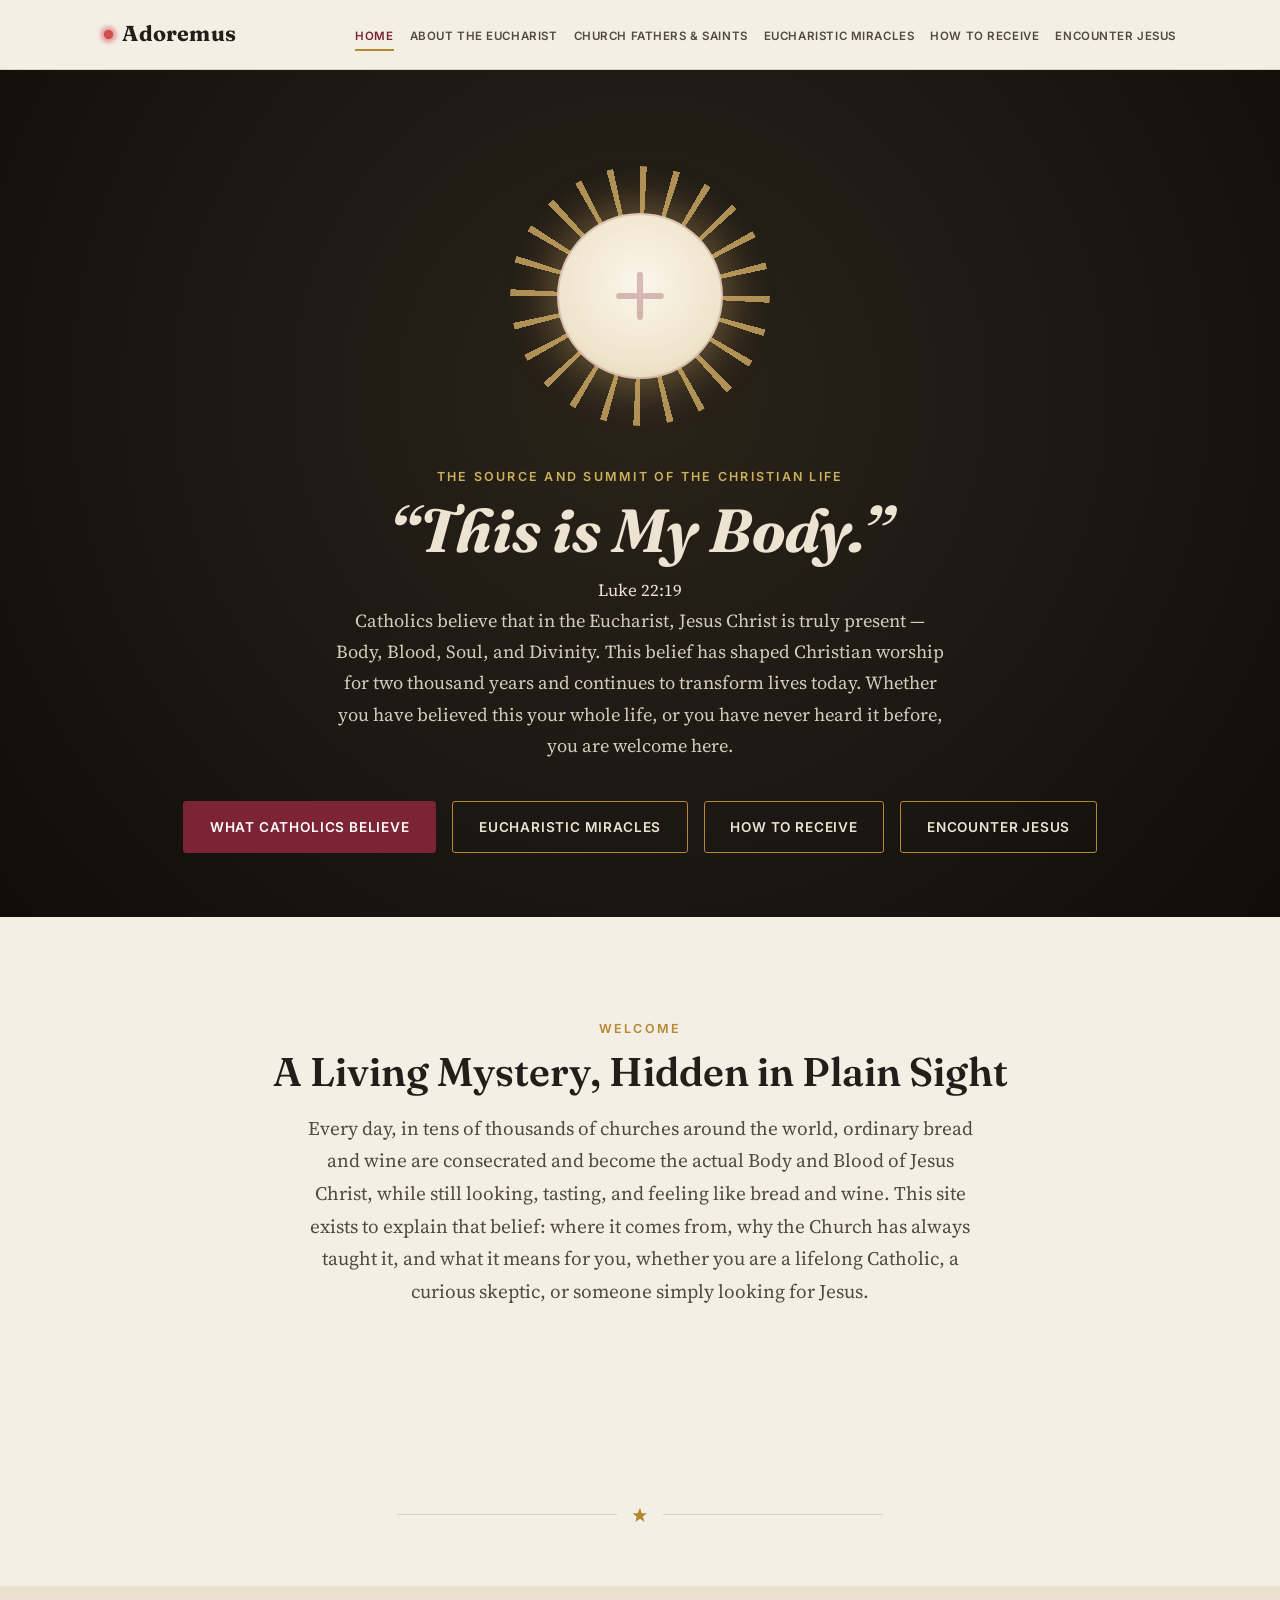
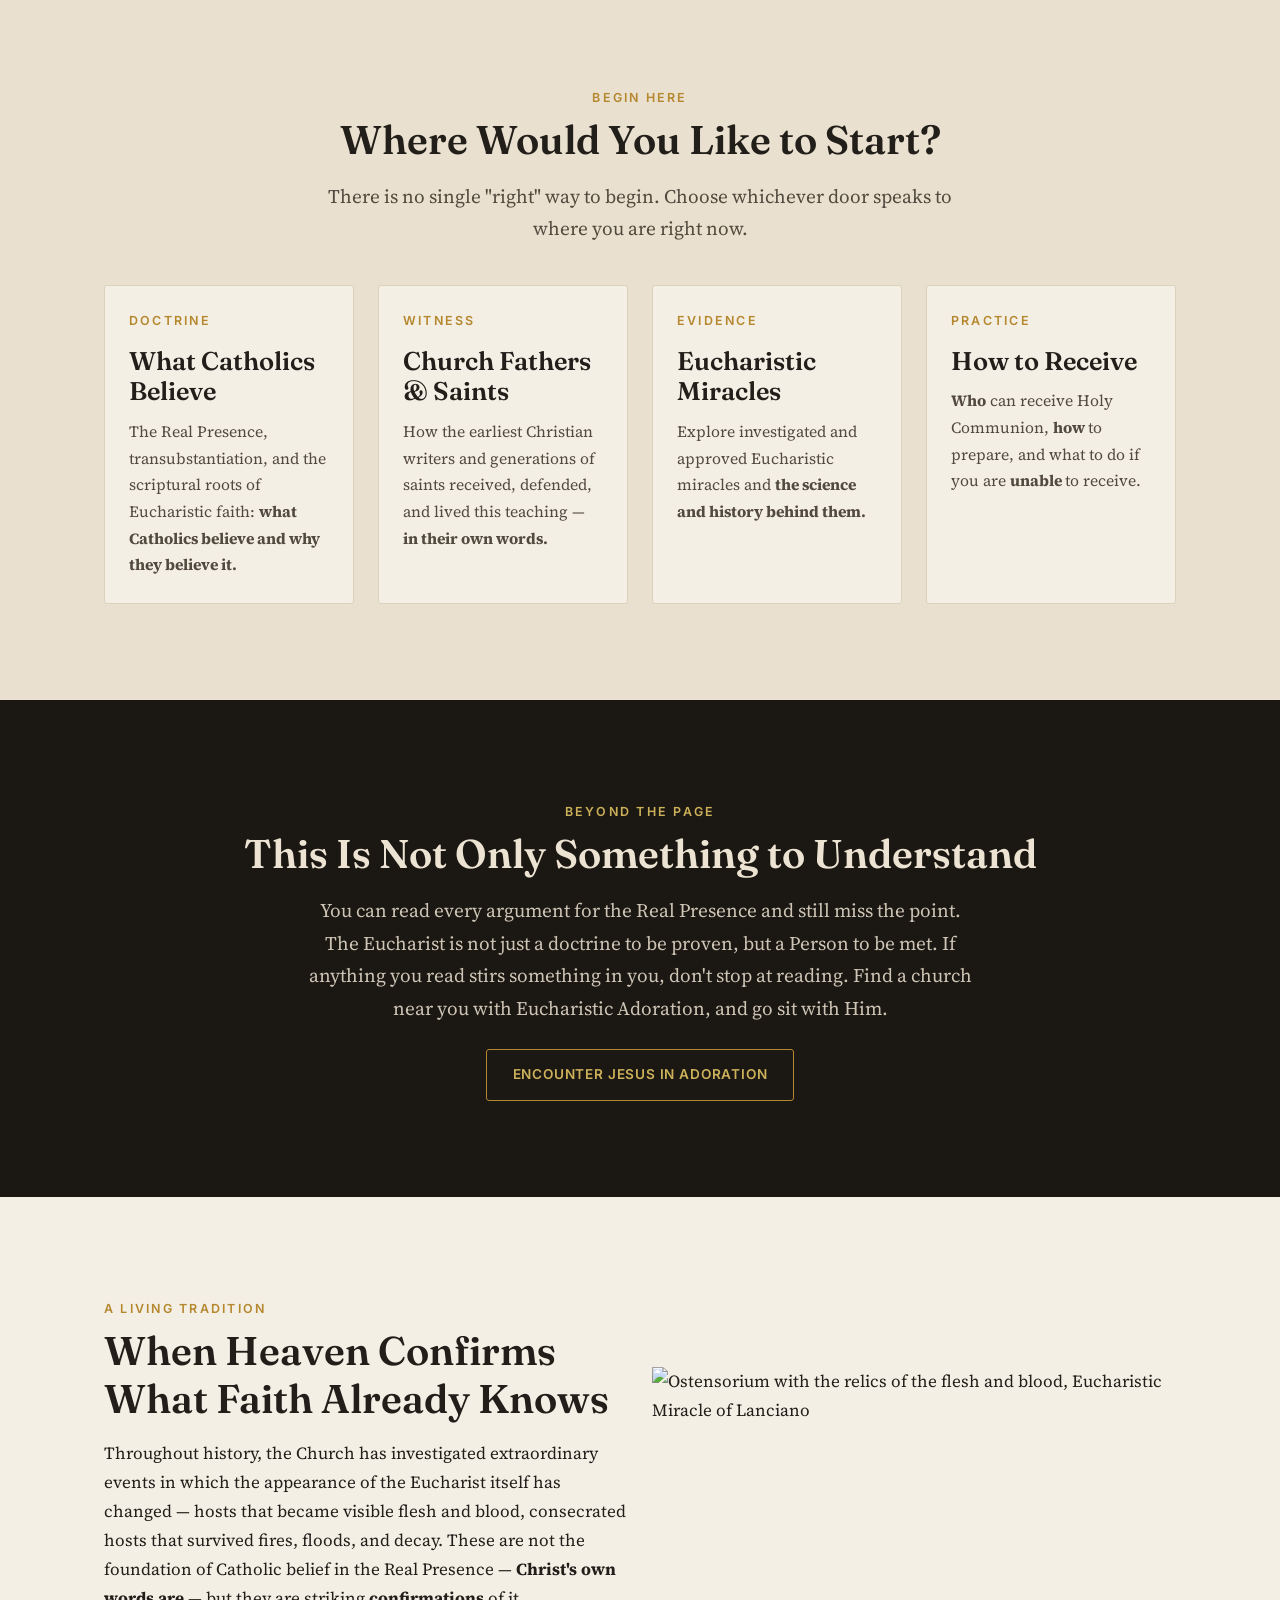
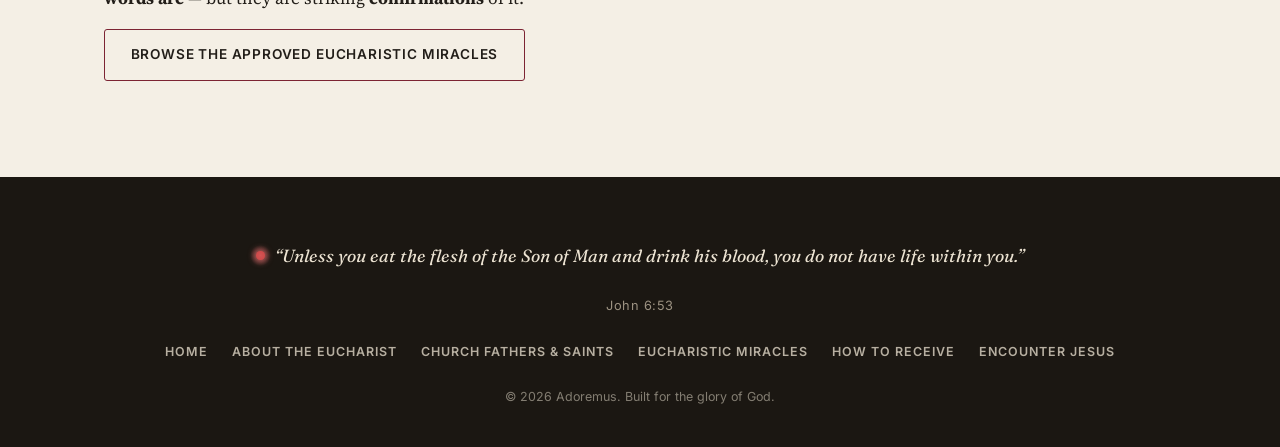
==== index.html @ 6c1ada7e "Update index.html" ====
<!DOCTYPE html>
<html lang="en">
<head>
  <meta charset="UTF-8">
  <meta name="viewport" content="width=device-width, initial-scale=1.0">
  <title>Adoremus — The Real Presence of Christ in the Eucharist</title>
  <meta name="description" content="An invitation to know, understand, and encounter Jesus Christ truly present in the Eucharist — His teaching, the witness of the Church, and the Eucharistic miracles that confirm it.">
  <link rel="preconnect" href="https://fonts.googleapis.com">
  <link rel="preconnect" href="https://fonts.gstatic.com" crossorigin>
  <link href="https://fonts.googleapis.com/css2?family=Fraunces:ital,opsz,wght@0,9..144,400;0,9..144,600;0,9..144,700;1,9..144,500&family=Source+Serif+4:ital,wght@0,400;0,600;1,400&family=Inter:wght@400;500;600;700&display=swap" rel="stylesheet">
  <link rel="stylesheet" href="css/style.css">
</head>
<body>
  <div id="site-header"></div>
  <main>
    <!-- ============================= HERO ============================= -->
   <section class="hero">
  <div class="container hero-inner">
<div class="host-visual" aria-hidden="true">
  <div class="host-cross">
    <svg viewBox="0 0 100 100" fill="none" stroke="#7C2433" stroke-width="6" stroke-linecap="round">
      <line x1="50" y1="30" x2="50" y2="70"/>
      <line x1="30" y1="50" x2="70" y2="50"/>
    </svg>
  </div>
</div>
    <span class="eyebrow eyebrow--on-dark">The Source and Summit of the Christian Life</span>
        <h1>&ldquo;This is My Body.&rdquo;</h1>
        Luke 22:19
        <p>
          Catholics believe that in the Eucharist, Jesus Christ is truly present &mdash;
          Body, Blood, Soul, and Divinity. This belief has shaped Christian worship for
          two thousand years and continues to transform lives today. Whether you have
          believed this your whole life, or you have never heard it before, you are
          welcome here.
        </p>
        <div class="hero-actions">
          <a class="button button--solid" href="about-eucharist.html">What Catholics Believe</a>
          <a class="button" href="eucharistic-miracles.html">Eucharistic Miracles</a>
          <a class="button" href="how-to-receive.html">How to Receive</a>
          <a class="button" href="encounter-jesus.html">Encounter Jesus</a>
        </div>
      </div>
    </section>
    <!-- ============================= WELCOME ============================= -->
    <section class="section">
      <div class="container">
        <div class="section-header">
          <span class="eyebrow">Welcome</span>
          <h2>A Living Mystery, Hidden in Plain Sight</h2>
          <p class="lede" style="margin: 0 auto;">
            Every day, in tens of thousands of churches around the world, ordinary
            bread and wine are consecrated and become the actual Body and Blood of Jesus Christ, while still looking, tasting,
            and feeling like bread and wine. This site exists to explain that belief: where it comes from, why the Church has always taught it, and
            what it means for you, whether you are a lifelong
            Catholic, a curious skeptic, or someone simply looking for Jesus.
          </p>
        </div>
      </div>
    </section>
    <div class="container">
      <div class="divider" role="presentation">
        <svg viewBox="0 0 24 24" fill="currentColor"><path d="M12 0l3 9h9l-7.2 5.5L19.8 24 12 18.5 4.2 24l2-9.5L-1 9h9z"/></svg>
      </div>
    </div>
    <!-- ============================= THREE DOORS ============================= -->
    <section class="section section--alt">
      <div class="container">
        <div class="section-header">
          <span class="eyebrow">Begin Here</span>
          <h2>Where Would You Like to Start?</h2>
          <p class="lede" style="margin: 0 auto;">
            There is no single "right" way to begin. Choose whichever door
            speaks to where you are right now.
          </p>
        </div>
        <div class="grid grid--4">
          <a class="card" href="about-eucharist.html">
            <span class="eyebrow">Doctrine</span>
            <h3>What Catholics Believe</h3>
            <p>
              The Real Presence, transubstantiation, and the scriptural roots of Eucharistic faith: <b>what Catholics believe and why they believe it.</b>
            
            </p>
          </a>
          <a class="card" href="church-fathers-saints.html">
            <span class="eyebrow">Witness</span>
            <h3>Church Fathers &amp; Saints</h3>
            <p>
              How the earliest Christian writers and generations of saints
              received, defended, and lived this teaching &mdash; <strong>in their
              own words.</strong>
            </p>
          </a>
          <a class="card" href="eucharistic-miracles.html">
            <span class="eyebrow">Evidence</span>
            <h3>Eucharistic Miracles</h3>
            <p>
              Explore investigated and approved Eucharistic miracles 
              and <b>the science and history behind them.</b>
            </p>
          </a>
          <a class="card" href="how-to-receive.html">
            <span class="eyebrow">Practice</span>
            <h3>How to Receive</h3>
            <p>
              <b>Who</b> can receive Holy Communion, <b>how </b>to prepare, and what to do
              if you are <b>unable </b>to receive.
            </p>
          </a>
        </div>
      </div>
    </section>
    <!-- ============================= ENCOUNTER JESUS ============================= -->
    <section class="section section--night">
      <div class="container text-center">
        <span class="eyebrow eyebrow--on-dark">Beyond the Page</span>
        <h2>This Is Not Only Something to Understand</h2>
        <p class="lede" style="margin: 0 auto var(--space-3);">
          You can read every argument for the Real Presence and still miss
          the point. The Eucharist is not just a doctrine to be proven, but
          a Person to be met. If anything you read stirs something in
          you, don't stop at reading. Find a church near you with
          Eucharistic Adoration, and go sit with Him.
        </p>
        <a class="button" href="encounter-jesus.html">Encounter Jesus in Adoration</a>
      </div>
    </section>
    <!-- ============================= MIRACLES TEASER ============================= -->
    <section class="section">
  <div class="container">
    <div class="grid grid--2" style="align-items: center;">
      <!-- Text column -->
      <div>
        <span class="eyebrow">A Living Tradition</span>
        <h2>When Heaven Confirms What Faith Already Knows</h2>
        <p>
          Throughout history, the Church has investigated extraordinary
          events in which the appearance of the Eucharist itself has
          changed &mdash; hosts that became visible flesh and blood,
          consecrated hosts that survived fires, floods, and decay.
          These are not the foundation of Catholic belief in the Real
          Presence &mdash; <b>Christ's own words are</b> &mdash; but they are
          striking <b>confirmations</b> of it.
        </p>
        <a class="button" href="eucharistic-miracles.html">
          Browse the approved Eucharistic miracles
        </a>
      </div>
<!-- Image column -->
<div class="miracle-image-offset">
  <img
    src="https://cdn.phototourl.com/free/2026-06-18-59bbb3b7-43a2-4b9d-8c93-cecfb9e1b96c.jpg"
    alt="Ostensorium with the relics of the flesh and blood, Eucharistic Miracle of Lanciano"
    class="media-placeholder--tall"
    loading="lazy"
  >
</div>

    </div>
  </div>
</section>
  </main>
  <div id="site-footer"></div>
  <script src="js/nav.js"></script>
  <script src="js/main.js"></script>
</body>
</html>
---- css/style.css ----
/* ==========================================================================
   ADOREMUS — Core Stylesheet
   A site on the Real Presence of Christ in the Eucharist
   ==========================================================================
   Palette is drawn from the liturgical life of the Eucharist itself:
   parchment & ink (the missal page), antique gold (the monstrance, the
   tabernacle), cardinal red (the sanctuary lamp, vestments for the Blessed
   Sacrament), and "night" (the dim hush of an adoration chapel).
   ========================================================================== */
/* --------------------------------------------------------------------
   1. DESIGN TOKENS
   -------------------------------------------------------------------- */
:root {
  /* Colors */
  --color-ink: 
#221E19;          /* primary text */
  --color-ink-soft: 
#534A3F;      /* secondary text */
  --color-parchment: 
#F4EFE5;     /* page background */
  --color-parchment-deep: 
#E9E0CF;/* alternating section / card background */
  --color-parchment-line: 
#DCD2BC;/* hairlines on parchment */
  --color-gold: 
#B5872E;          /* primary accent */
  --color-gold-bright: 
#ccb15a;   /* glow / highlight */
  --color-cardinal: 
#7C2433;      /* secondary accent */
  --color-stone: 
#9C9282;         /* muted text, borders */
  --color-night: 
#1B1712;         /* dark section background */
  --color-night-deep: 
#100D0A;    /* deepest background */
  --color-night-text: 
#ECE3D2;    /* text on dark */
  --color-red-bright: 
#c93a3a;   /* glow / highlight */
  /* Typography */
  --font-display: 'Fraunces', 'Iowan Old Style', Georgia, serif;
  --font-body: 'Source Serif 4', Georgia, 'Times New Roman', serif;
  --font-ui: 'Inter', -apple-system, 'Segoe UI', sans-serif;
  /* Layout */
  --container: 1120px;
  --container-narrow: 760px;
  --radius: 3px;
  --space-1: 0.5rem;
  --space-2: 1rem;
  --space-3: 1.5rem;
  --space-4: 2.5rem;
  --space-5: 4rem;
  --space-6: 6rem;
  /* Motion */
  --ease: cubic-bezier(0.4, 0, 0.2, 1);
}
/* --------------------------------------------------------------------
   2. RESET & BASE
   -------------------------------------------------------------------- */
*,
*::before,
*::after {
  box-sizing: border-box;
}
html {
  scroll-behavior: smooth;
  scroll-padding-top: 90px;
}
body {
  margin: 0;
  font-family: var(--font-body);
  font-size: 1.0625rem;
  line-height: 1.7;
  color: var(--color-ink);
  background-color: var(--color-parchment);
  -webkit-font-smoothing: antialiased;
}
img {
  max-width: 100%;
  display: block;
}
a {
  color: var(--color-cardinal);
  text-decoration: underline;
  text-decoration-thickness: 1px;
  text-underline-offset: 2px;
  text-decoration-color: rgba(124, 36, 51, 0.35);
  transition: color 0.2s var(--ease), text-decoration-color 0.2s var(--ease);
}
a:hover {
  color: var(--color-gold);
  text-decoration-color: currentColor;
}
/* Visible focus state everywhere */
a:focus-visible,
button:focus-visible,
input:focus-visible,
select:focus-visible,
summary:focus-visible {
  outline: 2px solid var(--color-cardinal);
  outline-offset: 3px;
  border-radius: var(--radius);
}
/* --------------------------------------------------------------------
   3. TYPOGRAPHY
   -------------------------------------------------------------------- */
h1, h2, h3, h4, h5 {
  font-family: var(--font-display);
  font-weight: 600;
  line-height: 1.2;
  color: var(--color-ink);
  margin: 0 0 var(--space-2);
}
h1 { font-size: clamp(2.4rem, 5vw, 3.8rem); font-weight: 700; }
h2 { font-size: clamp(1.8rem, 3.4vw, 2.5rem); }
h3 { font-size: clamp(1.3rem, 2.4vw, 1.6rem); }
h4 {
  font-size: 1.05rem;
  font-family: var(--font-ui);
  font-weight: 700;
  text-transform: uppercase;
  letter-spacing: 0.06em;
  color: var(--color-cardinal);
}
p {
  margin: 0 0 var(--space-2);
}
p:last-child {
  margin-bottom: 0;
}
.lede {
  font-size: 1.2rem;
  color: var(--color-ink-soft);
  max-width: 42rem;
}
.section--night .lede {
  color: rgba(236, 227, 210, 0.85);
}
/* Small caps / label style used throughout for navigation, eyebrows, meta */
.eyebrow {
  font-family: var(--font-ui);
  font-size: 0.78rem;
  font-weight: 600;
  letter-spacing: 0.18em;
  text-transform: uppercase;
  color: var(--color-gold);
  display: inline-block;
  margin-bottom: var(--space-1);
}
.eyebrow--on-dark {
  color: var(--color-gold-bright);
}
/* Pull quotes / scripture */
blockquote.scripture {
  font-family: var(--font-display);
  font-style: italic;
  font-size: 1.4rem;
  line-height: 1.5;
  color: var(--color-ink);
  border: none;
  margin: var(--space-3) 0;
  padding-left: var(--space-3);
  border-left: 2px solid var(--color-gold);
}
blockquote.scripture cite {
  display: block;
  font-family: var(--font-ui);
  font-style: normal;
  font-size: 0.78rem;
  letter-spacing: 0.14em;
  text-transform: uppercase;
  color: var(--color-stone);
  margin-top: var(--space-1);
}
/* --------------------------------------------------------------------
   4. LAYOUT UTILITIES
   -------------------------------------------------------------------- */
.container {
  max-width: var(--container);
  margin: 0 auto;
  padding: 0 var(--space-3);
}
.container--narrow {
  max-width: var(--container-narrow);
}
.section {
  padding: var(--space-6) 0;
}
.section--tight {
  padding: var(--space-4) 0;
}
.section--alt {
  background-color: var(--color-parchment-deep);
}
.section--night {
  background-color: var(--color-night);
  color: var(--color-night-text);
}
.section--night h1,
.section--night h2,
.section--night h3,
.section--night strong {
  color: var(--color-night-text);
}
.section--night a {
  color: var(--color-gold-bright);
}
.section-header {
  max-width: 46rem;
  margin: 0 auto var(--space-4);
  text-align: center;
}
.section-header.is-left {
  margin: 0 0 var(--space-4);
  text-align: left;
}
.grid {
  display: grid;
  gap: var(--space-3);
}
.grid--2 { grid-template-columns: repeat(2, 1fr); }
.grid--3 { grid-template-columns: repeat(3, 1fr); }
.grid--4 { grid-template-columns: repeat(4, 1fr); }
@media (max-width: 880px) {
  .grid--3, .grid--4 { grid-template-columns: repeat(2, 1fr); }
}
@media (max-width: 600px) {
  .grid--2, .grid--3, .grid--4 { grid-template-columns: 1fr; }
}
/* A simple ornamental divider used between major content blocks */
.divider {
  display: flex;
  align-items: center;
  justify-content: center;
  gap: var(--space-2);
  margin: var(--space-5) 0;
  color: var(--color-gold);
}
.divider::before,
.divider::after {
  content: '';
  height: 1px;
  width: 100%;
  max-width: 220px;
  background: var(--color-parchment-line);
}
.divider svg {
  width: 14px;
  height: 14px;
  flex-shrink: 0;
}
.section--night .divider::before,
.section--night .divider::after {
  background: rgba(236, 227, 210, 0.18);
}
/* --------------------------------------------------------------------
   5. SANCTUARY LAMP — signature motif
   A small glow that recurs in the header and footer, representing the
   lamp that burns near the tabernacle as a sign of Christ's abiding
   presence. Quiet, but constant.
   -------------------------------------------------------------------- */
.lamp {
  position: relative;
  display: inline-block;
  width: 0.55rem;
  height: 0.55rem;
  border-radius: 50%;
  background: var(--color-red-bright);
  box-shadow: 0 0 6px 2px rgba(217, 106, 106, 0.7);
  flex-shrink: 0;
}
.lamp::after {
  content: '';
  position: absolute;
  inset: -6px;
  border-radius: 50%;
  background: radial-gradient(circle, rgba(217, 106, 106, 0.55) 0%, transparent 70%);
  animation: lamp-breathe 4.5s ease-in-out infinite;
}
@keyframes lamp-breathe {
  0%, 100% { opacity: 0.55; transform: scale(0.9); }
  50% { opacity: 1; transform: scale(1.15); }
}
@media (prefers-reduced-motion: reduce) {
  .lamp::after { animation: none; }
  html { scroll-behavior: auto; }
}
/* Good Friday: the sanctuary lamp goes unlit for the day (the tabernacle
   sits empty until the Vigil), rather than its usual cardinal-red glow.
   No box-shadow, no breathing glow — just a dull, muted dot. */
body.is-good-friday .lamp {
  background: var(--color-stone);
  box-shadow: none;
}
body.is-good-friday .lamp::after {
  content: none;
}
/* --------------------------------------------------------------------
   6. HEADER & NAVIGATION
   -------------------------------------------------------------------- */
.site-header {
  position: sticky;
  top: 0;
  z-index: 100;
  background: rgba(244, 239, 229, 0.92);
  backdrop-filter: blur(6px);
  border-bottom: 1px solid var(--color-parchment-line);
}
.header-inner {
  display: flex;
  align-items: center;
  justify-content: space-between;
  padding-top: var(--space-2);
  padding-bottom: var(--space-2);
  gap: var(--space-3);
}
.wordmark {
  display: flex;
  align-items: center;
  gap: 0.6rem;
  font-family: var(--font-display);
  font-weight: 700;
  font-size: 1.35rem;
  color: var(--color-ink);
  text-decoration: none;
  letter-spacing: 0.01em;
  white-space: nowrap;
}
.wordmark:hover {
  color: var(--color-cardinal);
}
.site-nav {
  display: flex;
  align-items: center;
}
.nav-list {
  list-style: none;
  display: flex;
  align-items: center;
  gap: 1rem;
  margin: 0;
  padding: 0;
}
.nav-list a {
  font-family: var(--font-ui);
  font-size: 0.72rem;
  font-weight: 600;
  letter-spacing: 0.05em;
  text-transform: uppercase;
  text-decoration: none;
  color: var(--color-ink-soft);
  padding: 0.35rem 0;
  white-space: nowrap;
  border-bottom: 2px solid transparent;
  transition: color 0.2s var(--ease), border-color 0.2s var(--ease);
}
.nav-list a:hover {
  color: var(--color-cardinal);
}
.nav-list a[aria-current="page"] {
  color: var(--color-cardinal);
  border-bottom-color: var(--color-gold);
}
.nav-toggle {
  display: none;
  flex-direction: column;
  justify-content: center;
  gap: 5px;
  width: 36px;
  height: 36px;
  border: none;
  background: transparent;
  cursor: pointer;
  padding: 0;
}
.nav-toggle span {
  display: block;
  width: 100%;
  height: 2px;
  background: var(--color-ink);
  border-radius: 1px;
  transition: transform 0.25s var(--ease), opacity 0.25s var(--ease);
}
@media (max-width: 1150px) {
  .nav-toggle { display: flex; }
  .site-nav {
    position: absolute;
    top: 100%;
    left: 0;
    right: 0;
    background: var(--color-parchment);
    border-bottom: 1px solid var(--color-parchment-line);
    max-height: 0;
    overflow: hidden;
    transition: max-height 0.3s var(--ease);
  }
  .site-nav.is-open {
    max-height: 70vh;
    overflow-y: auto;
  }
  .nav-list {
    flex-direction: column;
    align-items: flex-start;
    gap: 0;
    padding: var(--space-2) var(--space-3) var(--space-3);
  }
  .nav-list li {
    width: 100%;
  }
  .nav-list a {
    display: block;
    padding: 0.7rem 0;
    border-bottom: 1px solid var(--color-parchment-line);
  }
  .nav-list a[aria-current="page"] {
    border-bottom: 1px solid var(--color-parchment-line);
  }
  .site-nav.is-open ~ .nav-toggle span:nth-child(1),
  .nav-toggle[aria-expanded="true"] span:nth-child(1) {
    transform: translateY(7px) rotate(45deg);
  }
  .nav-toggle[aria-expanded="true"] span:nth-child(2) {
    opacity: 0;
  }
  .nav-toggle[aria-expanded="true"] span:nth-child(3) {
    transform: translateY(-7px) rotate(-45deg);
  }
}
/* --------------------------------------------------------------------
   7. HERO (homepage)
   -------------------------------------------------------------------- */
.hero {
  background: radial-gradient(circle at 50% 38%, 
#2A2319 0%, var(--color-night) 55%, var(--color-night-deep) 100%);
  color: var(--color-night-text);
  padding: var(--space-6) 0 var(--space-5);
  text-align: center;
  overflow: hidden;
}
.hero-inner {
  display: flex;
  flex-direction: column;
  align-items: center;
}
/* The host-and-rays visual, built entirely from CSS as a placeholder for
   a photograph of the Elevation of the Host. Swap the .host-visual block
   for an <img> if you'd like to use a real photograph instead. */
.host-visual {
  position: relative;
  width: clamp(180px, 28vw, 260px);
  height: clamp(180px, 28vw, 260px);
  margin-bottom: var(--space-4);
}
.host-visual::before {
  content: '';
  position: absolute;
  inset: 0;
  border-radius: 50%;
  background: repeating-conic-gradient(
    from 0deg,
    rgba(217, 179, 106, 0.85) 0deg 3deg,
    transparent 3deg 15deg
  );
  -webkit-mask: radial-gradient(circle, transparent 32%, #000 33%);
  mask: radial-gradient(circle, transparent 32%, #000 33%);
  opacity: 0.9;
  animation: rays-turn 90s linear infinite;
}
@keyframes rays-turn {
  to { transform: rotate(360deg); }
}
@media (prefers-reduced-motion: reduce) {
  .host-visual::before { animation: none; }
}
.host-visual::after {
  content: '';
  position: absolute;
  inset: 18%;
  border-radius: 50%;
  background: radial-gradient(circle at 50% 42%, 
#FBF6EA 0%, 
#EFE4CC 65%, 
#DCCBA4 100%);
  box-shadow:
    0 0 40px 10px rgba(217, 179, 106, 0.35),
    inset 0 0 0 2px rgba(124, 36, 51, 0.18);
}
.host-visual .host-cross {
  position: absolute;
  inset: 0;
  display: flex;
  align-items: center;
  justify-content: center;
  z-index: 2;
}
.host-visual .host-cross svg {
  width: 40%;
  height: 40%;
  opacity: 0.28;
}

.hero h1 {
  font-style: italic;
  color: var(--color-night-text);
  margin-bottom: var(--space-1);
}
.hero cite {
  display: block;
  font-family: var(--font-ui);
  font-style: normal;
  font-size: 0.85rem;
  letter-spacing: 0.16em;
  text-transform: uppercase;
  color: var(--color-gold-bright);
  margin-bottom: var(--space-3);
}
.hero p {
  max-width: 38rem;
  margin: 0 auto var(--space-4);
  font-size: 1.15rem;
  color: rgba(236, 227, 210, 0.88);
}
.hero-actions {
  display: flex;
  flex-wrap: wrap;
  gap: var(--space-2);
  justify-content: center;
}
/* --------------------------------------------------------------------
   8. BUTTONS
   -------------------------------------------------------------------- */
.button {
  display: inline-flex;
  align-items: center;
  gap: 0.5rem;
  font-family: var(--font-ui);
  font-size: 0.85rem;
  font-weight: 600;
  letter-spacing: 0.06em;
  text-transform: uppercase;
  text-decoration: none;
  padding: 0.85rem 1.6rem;
  border: 1px solid var(--color-gold);
  border-radius: var(--radius);
  color: var(--color-night-text);
  background: transparent;
  cursor: pointer;
  transition: background 0.2s var(--ease), color 0.2s var(--ease), border-color 0.2s var(--ease);
}
.button:hover {
  background: var(--color-gold);
  color: var(--color-night-deep);
}
.button--solid {
  background: var(--color-cardinal);
  border-color: var(--color-cardinal);
  color: #fff;
}
.button--solid:hover {
  background: var(--color-gold);
  border-color: var(--color-gold);
  color: var(--color-ink);
}
/* On light backgrounds, base button needs dark text */
.section:not(.section--night) .button:not(.button--solid) {
  color: var(--color-ink);
  border-color: var(--color-cardinal);
}
.section:not(.section--night) .button:not(.button--solid):hover {
  background: var(--color-cardinal);
  color: #fff;
}
/* --------------------------------------------------------------------
   9. CARDS
   -------------------------------------------------------------------- */
.card {
  background: var(--color-parchment);
  border: 1px solid var(--color-parchment-line);
  border-radius: var(--radius);
  padding: var(--space-3);
  display: flex;
  flex-direction: column;
  gap: var(--space-1);
  text-decoration: none;
  color: var(--color-ink);
  transition: border-color 0.2s var(--ease), transform 0.2s var(--ease), box-shadow 0.2s var(--ease);
}
.section--alt .card {
  background: var(--color-parchment);
}
a.card:hover {
  border-color: var(--color-gold);
  transform: translateY(-2px);
  box-shadow: 0 10px 24px -16px rgba(34, 30, 25, 0.35);
}
.card h3 {
  margin-bottom: 0.25rem;
}
.card p {
  color: var(--color-ink-soft);
  font-size: 0.98rem;
}
.card .eyebrow {
  margin-bottom: 0.4rem;
}
/* Media placeholder block used wherever a photo will eventually go */
.media-placeholder {
  position: relative;
  display: flex;
  align-items: center;
  justify-content: center;
  text-align: center;
  background: linear-gradient(135deg, var(--color-parchment-deep), var(--color-parchment));
  border: 1px dashed var(--color-stone);
  border-radius: var(--radius);
  color: var(--color-stone);
  font-family: var(--font-ui);
  font-size: 0.78rem;
  letter-spacing: 0.08em;
  text-transform: uppercase;
  min-height: 160px;
  padding: var(--space-2);
}
.media-placeholder--tall { min-height: 240px; }
.media-placeholder--wide { min-height: 320px; }
/* --------------------------------------------------------------------
   10. CALLOUTS
   -------------------------------------------------------------------- */
.callout {
  background: var(--color-parchment-deep);
  border-left: 3px solid var(--color-gold);
  border-radius: var(--radius);
  padding: var(--space-3);
  margin: var(--space-3) 0;
}
.callout h4 {
  margin-bottom: 0.5rem;
}
.callout--night {
  background: rgba(217, 179, 106, 0.08);
  border-left-color: var(--color-gold-bright);
}
/* --------------------------------------------------------------------
   11. TIMELINE (Early Church witnesses)
   -------------------------------------------------------------------- */
.timeline {
  position: relative;
  margin: 0;
  padding-left: var(--space-4);
  border-left: 2px solid var(--color-parchment-line);
}
.timeline-item {
  position: relative;
  padding-bottom: var(--space-4);
}
.timeline-item:last-child {
  padding-bottom: 0;
}
.timeline-item::before {
  content: '';
  position: absolute;
  left: calc(-1 * var(--space-4) - 6px);
  top: 0.4rem;
  width: 11px;
  height: 11px;
  border-radius: 50%;
  background: var(--color-parchment);
  border: 2px solid var(--color-gold);
}
.timeline-item h3 {
  margin-bottom: 0.1rem;
}
.timeline-date {
  font-family: var(--font-ui);
  font-size: 0.78rem;
  font-weight: 600;
  letter-spacing: 0.12em;
  text-transform: uppercase;
  color: var(--color-stone);
  display: block;
  margin-bottom: 0.5rem;
}
.timeline-item blockquote.scripture {
  font-size: 1.1rem;
  margin: 0.75rem 0;
}
/* --------------------------------------------------------------------
   12. ACCORDION (FAQ, "Go Deeper" panels, miracle entries)
   -------------------------------------------------------------------- */
details.accordion-item {
  border: 1px solid var(--color-parchment-line);
  border-radius: var(--radius);
  background: var(--color-parchment);
  margin-bottom: var(--space-2);
  overflow: hidden;
}
details.accordion-item > summary {
  cursor: pointer;
  list-style: none;
  padding: var(--space-2) var(--space-3);
  font-family: var(--font-display);
  font-weight: 600;
  font-size: 1.05rem;
  display: flex;
  align-items: center;
  justify-content: space-between;
  gap: var(--space-2);
}
details.accordion-item > summary::-webkit-details-marker {
  display: none;
}
details.accordion-item > summary::after {
  content: '+';
  font-family: var(--font-ui);
  font-size: 1.4rem;
  font-weight: 400;
  color: var(--color-gold);
  flex-shrink: 0;
  transition: transform 0.2s var(--ease);
}
details.accordion-item[open] > summary::after {
  transform: rotate(45deg);
}
details.accordion-item .accordion-body {
  padding: 0 var(--space-3) var(--space-3);
  border-top: 1px solid var(--color-parchment-line);
  padding-top: var(--space-2);
  color: var(--color-ink-soft);
}
details.accordion-item .accordion-body > *:first-child {
  margin-top: 0;
}
.accordion-note {
  font-family: var(--font-ui);
  font-size: 0.8rem;
  font-style: normal;
  letter-spacing: 0.04em;
  color: var(--color-stone);
}
/* --------------------------------------------------------------------
   13. EUCHARISTIC MIRACLES — filters & cards
   -------------------------------------------------------------------- */
.filter-bar {
  display: flex;
  flex-wrap: wrap;
  gap: var(--space-2);
  align-items: center;
  justify-content: space-between;
  margin-bottom: var(--space-4);
  padding: var(--space-3);
  background: var(--color-parchment-deep);
  border-radius: var(--radius);
}
.filter-group {
  display: flex;
  flex-wrap: wrap;
  gap: 0.5rem;
}
.filter-chip {
  font-family: var(--font-ui);
  font-size: 0.78rem;
  font-weight: 600;
  letter-spacing: 0.06em;
  text-transform: uppercase;
  padding: 0.45rem 0.9rem;
  border: 1px solid var(--color-stone);
  border-radius: 999px;
  background: transparent;
  color: var(--color-ink-soft);
  cursor: pointer;
  transition: all 0.2s var(--ease);
}
.filter-chip:hover {
  border-color: var(--color-cardinal);
  color: var(--color-cardinal);
}
.filter-chip.is-active {
  background: var(--color-cardinal);
  border-color: var(--color-cardinal);
  color: #fff;
}
.filter-controls {
  display: flex;
  gap: 0.6rem;
  flex-wrap: wrap;
}
.field-input,
.field-select {
  font-family: var(--font-ui);
  font-size: 0.85rem;
  padding: 0.55rem 0.8rem;
  border: 1px solid var(--color-stone);
  border-radius: var(--radius);
  background: var(--color-parchment);
  color: var(--color-ink);
}
.field-input {
  min-width: 200px;
}
.miracle-grid {
  display: grid;
  grid-template-columns: repeat(2, 1fr);
  gap: var(--space-3);
}
@media (max-width: 760px) {
  .miracle-grid { grid-template-columns: 1fr; }
}
.miracle-card {
  border: 1px solid var(--color-parchment-line);
  border-radius: var(--radius);
  background: var(--color-parchment);
  overflow: hidden;
}
.miracle-card[hidden] {
  display: none;
}
.miracle-card > summary {
  cursor: pointer;
  list-style: none;
  padding: var(--space-3);
  display: block;
}
.miracle-card > summary::-webkit-details-marker {
  display: none;
}
.miracle-card-media {
  margin: calc(-1 * var(--space-3)) calc(-1 * var(--space-3)) var(--space-2);
}
.miracle-card-media .media-placeholder {
  border-radius: 0;
  border-width: 0 0 1px 0;
}
.miracle-meta {
  font-family: var(--font-ui);
  font-size: 0.75rem;
  font-weight: 600;
  letter-spacing: 0.1em;
  text-transform: uppercase;
  color: var(--color-gold);
  margin-bottom: 0.35rem;
}
.miracle-card h3 {
  margin-bottom: 0.35rem;
}
.miracle-card .miracle-summary {
  color: var(--color-ink-soft);
  font-size: 0.97rem;
}
.miracle-card-readmore {
  display: inline-block;
  margin-top: 0.6rem;
  font-family: var(--font-ui);
  font-size: 0.78rem;
  font-weight: 600;
  letter-spacing: 0.1em;
  text-transform: uppercase;
  color: var(--color-cardinal);
}
.miracle-card[open] .miracle-card-readmore::after {
  content: ' (collapse)';
}
.miracle-card[open] .miracle-card-readmore::before {
  content: 'Close ';
}
.miracle-card:not([open]) .miracle-card-readmore::before {
  content: 'Read the full account ';
}
.miracle-detail {
  border-top: 1px solid var(--color-parchment-line);
  padding: var(--space-3);
  background: var(--color-parchment-deep);
}
.miracle-detail h4 {
  margin-top: var(--space-3);
}
.miracle-detail h4:first-child {
  margin-top: 0;
}
.miracle-detail dl {
  display: grid;
  grid-template-columns: max-content 1fr;
  gap: 0.3rem var(--space-2);
  margin: 0;
}
.miracle-detail dt {
  font-family: var(--font-ui);
  font-weight: 600;
  color: var(--color-stone);
}
.miracle-detail dd {
  margin: 0;
}
.miracle-empty {
  text-align: center;
  padding: var(--space-4);
  color: var(--color-stone);
  font-style: italic;
  display: none;
}
.miracle-empty.is-visible {
  display: block;
}
/* --------------------------------------------------------------------
   14. FOOTER
   -------------------------------------------------------------------- */
.site-footer {
  background: var(--color-night);
  color: var(--color-night-text);
  padding: var(--space-5) 0 var(--space-4);
}
.footer-inner {
  display: flex;
  flex-direction: column;
  align-items: center;
  text-align: center;
  gap: var(--space-3);
}
.footer-lamp {
  display: flex;
  align-items: center;
  gap: 0.6rem;
  font-family: var(--font-display);
  font-style: italic;
  font-size: 1.1rem;
}
.footer-nav {
  display: flex;
  flex-wrap: wrap;
  gap: var(--space-3);
  justify-content: center;
}
.footer-nav a {
  font-family: var(--font-ui);
  font-size: 0.78rem;
  font-weight: 600;
  letter-spacing: 0.08em;
  text-transform: uppercase;
  color: rgba(236, 227, 210, 0.75);
  text-decoration: none;
}
.footer-nav a:hover {
  color: var(--color-gold-bright);
}
.footer-copy {
  font-family: var(--font-ui);
  font-size: 0.78rem;
  color: rgba(236, 227, 210, 0.5);
  margin: 0;
}
/* --------------------------------------------------------------------
   15. PAGE HEADER (non-home pages)
   -------------------------------------------------------------------- */
.page-header {
  background: var(--color-parchment-deep);
  padding: var(--space-5) 0 var(--space-4);
  text-align: center;
  border-bottom: 1px solid var(--color-parchment-line);
}
.page-header .eyebrow {
  color: var(--color-cardinal);
}
.page-header p {
  max-width: 42rem;
  margin: var(--space-2) auto 0;
  color: var(--color-ink-soft);
  font-size: 1.08rem;
}
/* --------------------------------------------------------------------
   16. ON-PAGE SUB-NAVIGATION (jump links)
   -------------------------------------------------------------------- */
.subnav {
  display: flex;
  flex-wrap: wrap;
  gap: var(--space-1) var(--space-3);
  justify-content: center;
  padding: var(--space-2) 0;
}
.subnav a {
  font-family: var(--font-ui);
  font-size: 0.78rem;
  font-weight: 600;
  letter-spacing: 0.08em;
  text-transform: uppercase;
  text-decoration: none;
  color: var(--color-ink-soft);
  border-bottom: 1px solid transparent;
  padding-bottom: 2px;
}
.subnav a:hover {
  color: var(--color-cardinal);
  border-bottom-color: var(--color-gold);
}
/* --------------------------------------------------------------------
   17. MISC HELPERS
   -------------------------------------------------------------------- */
.text-center { text-align: center; }
.stack {
  display: flex;
  flex-direction: column;
  gap: var(--space-2);
}
.list-clean {
  list-style: none;
  margin: 0;
  padding: 0;
}
.list-clean li {
  padding: 0.5rem 0;
  border-bottom: 1px solid var(--color-parchment-line);
}
.list-clean li:last-child {
  border-bottom: none;
}
ol.steps {
  margin: 0;
  padding-left: 1.4rem;
}
ol.steps li {
  margin-bottom: 0.6rem;
}
.visually-hidden {
  position: absolute;
  width: 1px;
  height: 1px;
  overflow: hidden;
  clip: rect(0 0 0 0);
  white-space: nowrap;
}
@media (max-width: 600px) {
  .section { padding: var(--space-5) 0; }
  .hero { padding: var(--space-5) 0 var(--space-4); }
}
/* ============================================================
   Eucharistic Miracles — browser styles
   Paste this whole block into your site's existing css/style.css
   (anywhere is fine — end of the file is simplest).
   Variables are prefixed --miracle- so they won't collide with
   anything you already have defined in :root.
   ============================================================ */
:root{
  --miracle-ink-soft: 
#5b5048;
  --miracle-parchment-deep: 
#eee3c9;
  --miracle-hairline: 
#ddd0b4;
  --miracle-gold: 
#a8793a;
  --miracle-wine: 
#7a2a30;
  --miracle-card-bg: 
#fffdf9;
}
.miracle-toolbar{
  display:flex; flex-direction:column; gap:16px; margin-bottom:44px;
}
.miracle-search{
  width:100%; max-width:360px; padding:12px 16px; font-family:'Inter',sans-serif;
  font-size:.95rem; border:1px solid var(--miracle-hairline); border-radius:3px;
  background:var(--miracle-card-bg); color:inherit;
}
.miracle-search:focus{ outline:2px solid var(--miracle-gold); outline-offset:1px; }
.country-jump{
  font-family:'Inter',sans-serif; font-size:13px; line-height:2; color:var(--miracle-ink-soft);
}
.country-jump a{ color:var(--miracle-wine); text-decoration:none; }
.country-jump a:hover, .country-jump a:focus-visible{ text-decoration:underline; }
.country-jump .sep{ color:var(--miracle-hairline); margin:0 2px; }
.country-section{ margin-bottom:58px; scroll-margin-top:24px; }
.country-heading{
  display:flex; align-items:baseline; gap:14px; margin-bottom:22px;
  border-bottom:1px solid var(--miracle-hairline); padding-bottom:10px;
}
.country-heading h2{
  font-family:'Fraunces',serif; font-weight:600; font-size:1.4rem;
  letter-spacing:.04em; text-transform:uppercase; margin:0;
}
.country-count{
  font-family:'Inter',sans-serif; font-size:12.5px; letter-spacing:.04em;
  text-transform:uppercase; color:var(--miracle-gold); white-space:nowrap;
}
.miracle-grid{
  display:grid; grid-template-columns:repeat(auto-fill, minmax(240px, 1fr)); gap:22px;
}
.miracle-card{
  background:var(--miracle-card-bg); border:1px solid var(--miracle-hairline); border-radius:4px;
  overflow:hidden; display:flex; flex-direction:column;
}
.miracle-card-image{
  height:140px; background:var(--miracle-parchment-deep); background-size:cover; background-position:center;
  display:flex; align-items:center; justify-content:center;
  font-family:'Inter',sans-serif; font-size:12.5px; letter-spacing:.03em; color:var(--miracle-ink-soft);
}
.miracle-card-body{ padding:16px 18px 18px; display:flex; flex-direction:column; gap:8px; flex:1; }
.miracle-card-meta{
  margin:0; font-family:'Inter',sans-serif; font-size:12px; letter-spacing:.05em;
  text-transform:uppercase; color:var(--miracle-wine);
}
.miracle-card-body h3{ margin:0; font-family:'Fraunces',serif; font-size:1.12rem; line-height:1.3; }
.miracle-card-desc{ margin:2px 0 8px; font-size:.92rem; line-height:1.55; color:var(--miracle-ink-soft); flex:1; }
.miracle-card-link{
  font-family:'Inter',sans-serif; font-size:.85rem; font-weight:600; color:var(--miracle-wine); text-decoration:none;
}
.miracle-card-link:hover, .miracle-card-link:focus-visible{ text-decoration:underline; }
.miracle-card-link--empty{
  font-family:'Inter',sans-serif; font-size:.85rem; font-weight:500; font-style:italic; color:var(--miracle-ink-soft);
}
.miracle-empty{
  display:none; font-family:'Inter',sans-serif; color:var(--miracle-ink-soft); padding:40px 0; text-align:center;
}
@media (max-width:560px){
  .country-heading{ flex-wrap:wrap; }
}

.hardest-teaching {
  background-color: var(--color-night);
  color: var(--color-night-text);
  margin: var(--space-4) 0;
  width: 100vw;
  position: relative;
  left: 50%;
  margin-left: -50vw;
  padding: var(--space-4) max(var(--space-3), calc((100vw - var(--container)) / 2 + var(--space-3)));
}
.hardest-teaching h3 {
  color: var(--color-night-text);
}

/* -- Dark-theme overrides for timeline & quotes inside .hardest-teaching -- */
.hardest-teaching .lede {
  color: rgba(236, 227, 210, 0.8);
}
.hardest-teaching .timeline {
  border-left-color: rgba(236, 227, 210, 0.18);
}
.hardest-teaching .timeline-item::before {
  background: var(--color-night);
  border-color: var(--color-gold-bright);
}
.hardest-teaching .timeline-date {
  color: rgba(236, 227, 210, 0.55);
}
.hardest-teaching blockquote.scripture {
  color: var(--color-night-text);
  border-left-color: var(--color-gold-bright);
}
.hardest-teaching blockquote.scripture cite {
  color: rgba(236, 227, 210, 0.6);
}

.receive-grid {
  display: grid;
  grid-template-columns: 1fr 1fr;
  gap: 1rem;
  align-items: start;
}

.receive-branch {
  display: flex;
  flex-direction: column;
  gap: .75rem;
}

.receive-sub-label {
  display: block;
  text-align: center;
  font-size: 11px;
  font-weight: 500;
  letter-spacing: .06em;
  text-transform: uppercase;
  color: var(--color-muted, #888); /* swap in your muted token */
  padding: 0 .25rem;
}

.receive-sub-cards {
  display: grid;
  grid-template-columns: 1fr 1fr;
  gap: .6rem;
  padding-left: 1rem;
}

.receive-permitted-badge {
  width: fit-content; /* was display: inline-block */
  font-size: 11px;
  border: 1px solid currentColor;
  opacity: .5;
  border-radius: 99px;
  padding: 2px 8px;
  margin-bottom: .5rem;
}

/* ============================================================
   Eucharistic Miracles — Badge & Expandable Card Additions
   Paste the contents of this file at the end of css/style.css.
   ============================================================ */

/* ------------------------------------------------------------------
   BADGE LEGEND (the key below the jump nav)
   ------------------------------------------------------------------ */
.miracle-badge-legend {
  display: flex;
  flex-wrap: wrap;
  gap: 8px 20px;
  margin-top: 12px;
  font-family: 'Inter', sans-serif;
  font-size: 12px;
  color: var(--miracle-ink-soft);
  align-items: center;
}

.miracle-badge-legend span {
  display: flex;
  align-items: center;
  gap: 6px;
}

/* ------------------------------------------------------------------
   BADGE PILLS
   ------------------------------------------------------------------ */
.miracle-badge {
  font-family: 'Inter', sans-serif;
  font-size: 10.5px;
  font-weight: 600;
  letter-spacing: .07em;
  text-transform: uppercase;
  padding: 3px 9px;
  border-radius: 99px;
  white-space: nowrap;
  flex-shrink: 0;
  line-height: 1.6;
}

.badge--scientific {
  background: #d6f0e8;
  color: #1a5c45;
  border: 1px solid #9adac5;
}

.badge--documented {
  background: #f5ead0;
  color: #6b4a13;
  border: 1px solid #d4b07a;
}

.badge--tradition {
  background: #f0ede8;
  color: #5a5048;
  border: 1px solid #ccc4b4;
}

/* ------------------------------------------------------------------
   CARD TOP ROW  (meta + badge, side by side)
   ------------------------------------------------------------------ */
.miracle-card-top {
  display: flex;
  align-items: flex-start;
  justify-content: space-between;
  gap: 8px;
  flex-wrap: wrap;
  margin-bottom: 2px;
}

.miracle-card-top .miracle-card-meta {
  margin: 0;
}

/* ------------------------------------------------------------------
   TEASER  (the always-visible summary, replaces the old full desc)
   ------------------------------------------------------------------ */
.miracle-card-teaser {
  margin: 4px 0 10px;
  font-size: .92rem;
  line-height: 1.58;
  color: var(--miracle-ink-soft);
  flex: 1;
}

/* ------------------------------------------------------------------
   EXPANDABLE  <details> / <summary>
   ------------------------------------------------------------------ */
.miracle-card-details {
  border-top: 1px solid var(--miracle-hairline);
  margin: 6px -18px -18px;    /* bleed to card edges */
}

.miracle-card-expand {
  list-style: none;
  cursor: pointer;
  padding: 10px 18px;
  font-family: 'Inter', sans-serif;
  font-size: .82rem;
  font-weight: 600;
  letter-spacing: .04em;
  color: var(--miracle-wine);
  display: flex;
  align-items: center;
  justify-content: space-between;
  gap: 8px;
  user-select: none;
  transition: background .15s ease;
}

.miracle-card-expand::-webkit-details-marker { display: none; }
.miracle-card-expand::marker              { display: none; }

.miracle-card-expand::after {
  content: '+';
  font-size: 1.1rem;
  font-weight: 300;
  color: var(--miracle-gold);
  flex-shrink: 0;
  transition: transform .2s ease;
}

.miracle-card-details[open] .miracle-card-expand::after {
  transform: rotate(45deg);
}

.miracle-card-expand:hover {
  background: var(--miracle-parchment-deep);
}

/* ------------------------------------------------------------------
   EXPANDED CONTENT PANEL
   ------------------------------------------------------------------ */
.miracle-card-full {
  padding: 14px 18px 18px;
  background: var(--miracle-parchment-deep);
  border-top: 1px solid var(--miracle-hairline);
  display: flex;
  flex-direction: column;
  gap: 12px;
}

.miracle-card-desc {
  margin: 0;
  font-size: .93rem;
  line-height: 1.7;
  color: var(--miracle-ink-soft);
}

/* ------------------------------------------------------------------
   HISTORICITY NOTE  (amber callout inside expanded panel)
   ------------------------------------------------------------------ */
.miracle-historicity-note {
  margin: 0;
  font-family: 'Inter', sans-serif;
  font-size: .83rem;
  line-height: 1.6;
  color: #6b3d0c;
  background: #fdf3df;
  border-left: 3px solid #d4a045;
  padding: 9px 12px;
  border-radius: 0 2px 2px 0;
}

.miracle-historicity-note strong {
  color: #4d2c07;
  font-weight: 700;
}

/* ------------------------------------------------------------------
   RESPONSIVE
   ------------------------------------------------------------------ */
@media (max-width: 420px) {
  .miracle-card-top { flex-direction: column; gap: 4px; }
}

/* ------------------------------------------------------------------
   CATEGORY FILTER BAR
   ------------------------------------------------------------------ */
.miracle-category-bar {
  display: flex;
  flex-wrap: wrap;
  gap: 6px;
  margin-bottom: 14px;
}

.miracle-chip {
  font-family: 'Inter', sans-serif;
  font-size: 12px;
  font-weight: 600;
  letter-spacing: .05em;
  text-transform: uppercase;
  padding: 6px 14px;
  border: 1px solid var(--miracle-hairline);
  border-radius: 99px;
  background: var(--miracle-card-bg);
  color: var(--miracle-ink-soft);
  cursor: pointer;
  transition: all .18s ease;
  white-space: nowrap;
}

.miracle-chip:hover {
  border-color: var(--miracle-wine);
  color: var(--miracle-wine);
}

.miracle-chip.is-active {
  background: var(--miracle-wine);
  border-color: var(--miracle-wine);
  color: #fff;
}

/* ============================================================
   END OF ADDITIONS
   ============================================================ */

   /* ---- Miracle modal ---- */
.miracle-modal-overlay {
  position: fixed;
  inset: 0;
  background: rgba(27, 23, 18, 0.72);
  backdrop-filter: blur(2px);
  z-index: 500;
  display: flex;
  align-items: center;
  justify-content: center;
  padding: 1.5rem;
  opacity: 0;
  pointer-events: none;
  transition: opacity 0.2s ease;
}
.miracle-modal-overlay.is-open {
  opacity: 1;
  pointer-events: auto;
}
.miracle-modal {
  background: var(--color-parchment);
  border: 1px solid var(--color-parchment-line);
  border-radius: 4px;
  width: 100%;
  max-width: 640px;
  max-height: 85vh;
  overflow-y: auto;
  transform: translateY(14px);
  transition: transform 0.22s ease;
}
.miracle-modal-overlay.is-open .miracle-modal {
  transform: translateY(0);
}
.miracle-modal-header {
  padding: 1.25rem 1.5rem;
  border-bottom: 1px solid var(--miracle-hairline);
  display: flex;
  align-items: flex-start;
  justify-content: space-between;
  gap: 1rem;
  position: sticky;
  top: 0;
  background: var(--color-parchment);
  z-index: 1;
}
.miracle-modal-h2 {
  font-family: 'Fraunces', serif;
  font-size: 1.35rem;
  font-weight: 600;
  margin: 0;
  line-height: 1.25;
  color: var(--color-ink);
}
.miracle-modal-close {
  width: 30px;
  height: 30px;
  flex-shrink: 0;
  border: 1px solid var(--miracle-hairline);
  border-radius: 50%;
  background: transparent;
  cursor: pointer;
  font-size: 1rem;
  color: var(--miracle-ink-soft);
  display: flex;
  align-items: center;
  justify-content: center;
  transition: background 0.15s, color 0.15s, border-color 0.15s;
}
.miracle-modal-close:hover {
  background: var(--miracle-wine);
  border-color: var(--miracle-wine);
  color: #fff;
}
.miracle-modal-body {
  padding: 1.25rem 1.5rem 1.5rem;
  display: flex;
  flex-direction: column;
  gap: 1rem;
}
.miracle-card-btn {
  display: inline-block;
  margin-top: 0.5rem;
  font-family: 'Inter', sans-serif;
  font-size: .85rem;
  font-weight: 600;
  letter-spacing: .04em;
  color: var(--miracle-wine);
  background: none;
  border: none;
  padding: 0;
  cursor: pointer;
  text-align: left;
}
.miracle-card-btn:hover,
.miracle-card-btn:focus-visible {
  text-decoration: underline;
  outline: none;
}

/* Attribution banner above the miracle search/filter toolbar */
.miracle-source-note {
  font-family: 'Source Serif 4', Georgia, serif;
  font-style: italic;
  font-size: 0.95rem;
  color: #6b6b6b;
  text-align: center;
  margin: 0 0 1.5rem;
}

.miracle-source-note a {
  color: inherit;
  text-decoration: underline;
  text-underline-offset: 2px;
}

.miracle-source-note a:hover {
  color: #2b2b2b;
}

.hardest-teaching .jn6-verse {
    margin: 0 0 1.1rem;
    font-family: var(--font-display, serif);
    font-weight: 700;
    font-style: normal;
    color: #eae1d0;
    line-height: 1.65;
  }
  .hardest-teaching .jn6-verse sup {
    font-weight: 700;
    color: var(--color-gold-bright);
    margin-right: 0.25em;
    font-size: 0.75em;
  }
  .hardest-teaching .jn6-commentary-wrap {
    margin: 0 0 2rem;
    padding: 0.85rem 1.1rem;
    background: rgba(0,0,0,0.03);
    border-left: 3px solid var(--color-gold-bright);
    border-radius: 0 4px 4px 0;
  }
  .hardest-teaching .jn6-commentary-label {
    display: block;
    font-style: normal;
    font-weight: 700;
    font-size: 0.7rem;
    letter-spacing: 0.1em;
    text-transform: uppercase;
    color: var(--color-gold-bright);
    margin-bottom: 0.4rem;
  }
  .hardest-teaching .jn6-commentary {
    margin: 0;
    font-style: italic;
    font-weight: 400;
    font-size: 0.95rem;
    color: #a6a6a6;
    line-height: 1.6;
  }
  .hardest-teaching .jn6-commentary q {
    font-style: italic;
  }
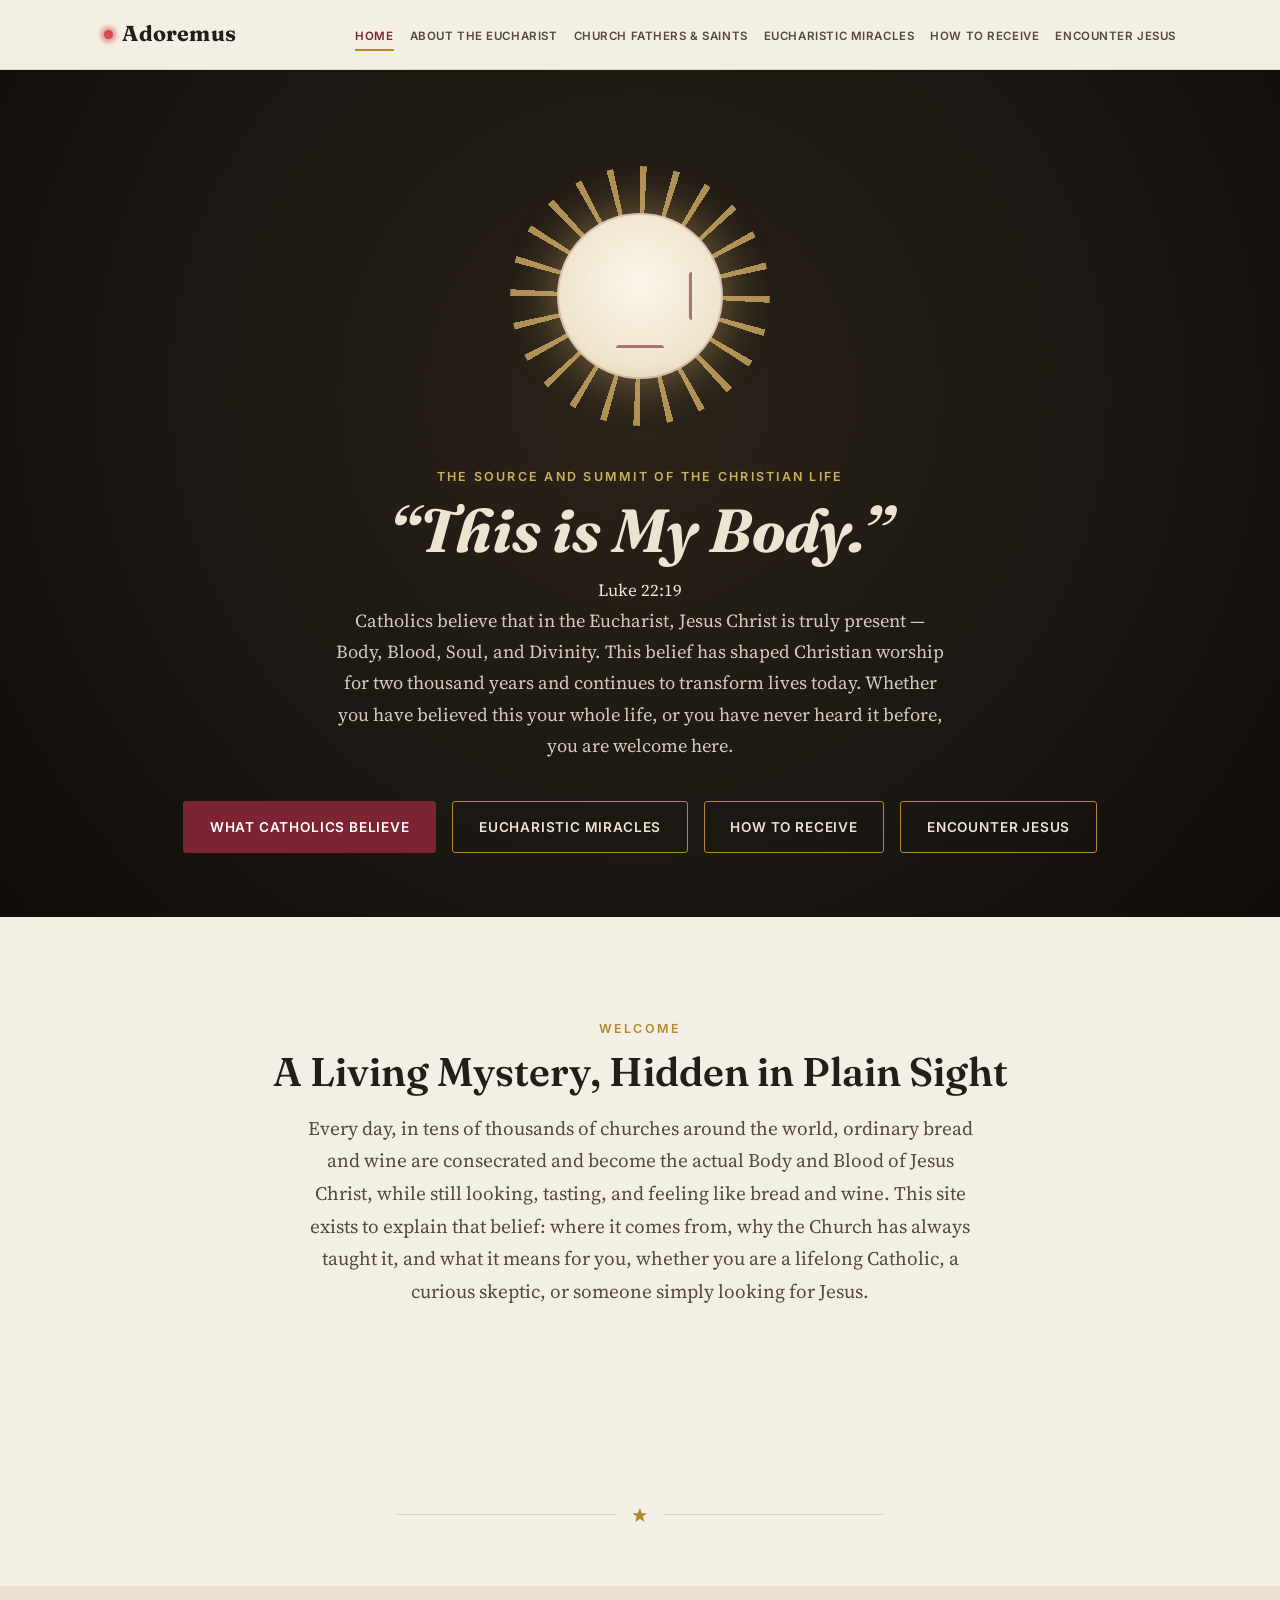
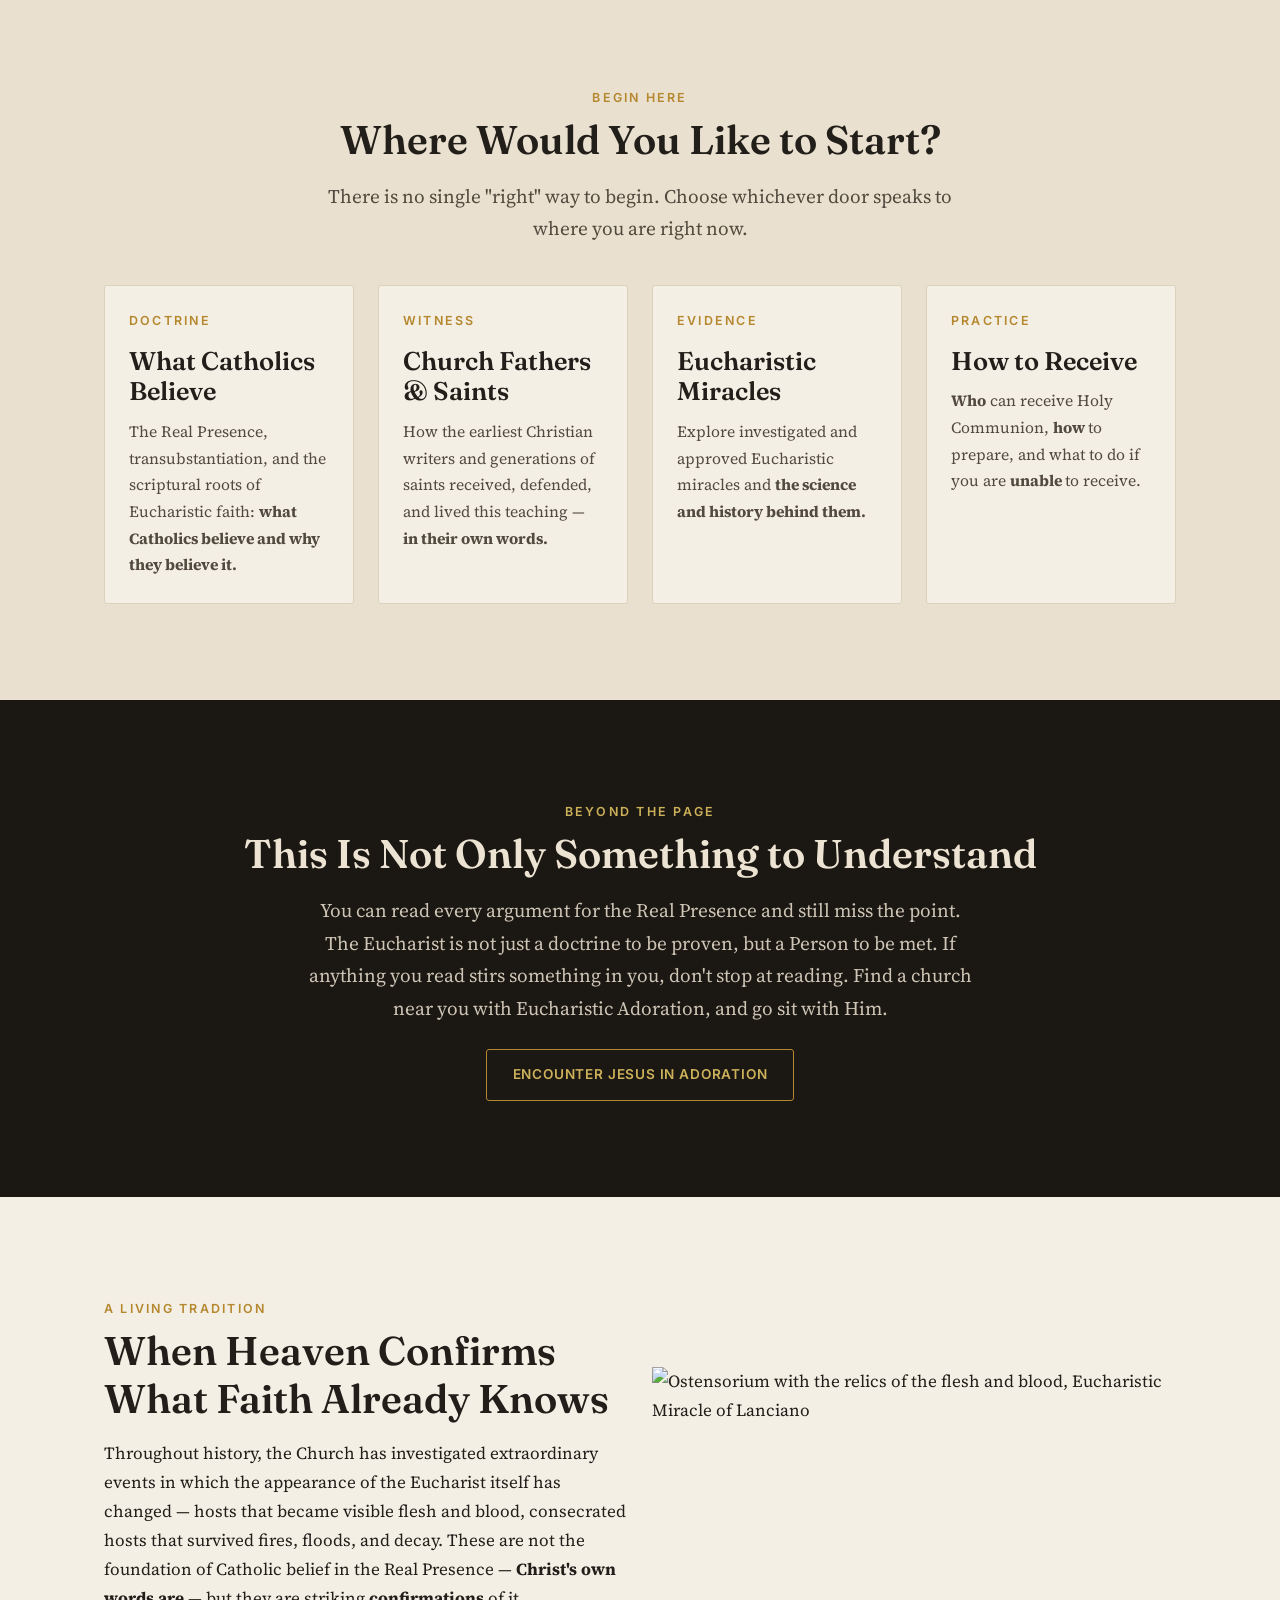
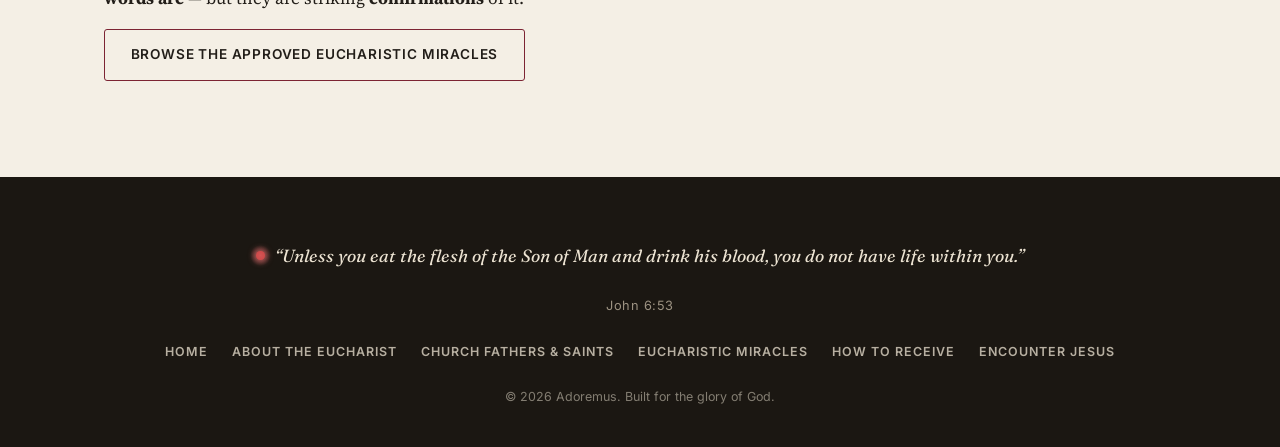
==== commit 222d616b: "Update index.html" ====
--- a/index.html
+++ b/index.html
@@ -19,8 +19,8 @@
 <div class="host-visual" aria-hidden="true">
   <div class="host-cross">
     <svg viewBox="0 0 100 100" fill="none" stroke="#7C2433" stroke-width="6" stroke-linecap="round">
-      <line x1="50" y1="30" x2="50" y2="70"/>
-      <line x1="30" y1="50" x2="70" y2="50"/>
+      <line x1="100" y1="30" x2="100" y2="70"/>
+      <line x1="30" y1="100" x2="70" y2="100"/>
     </svg>
   </div>
 </div>
--- a/css/style.css
+++ b/css/style.css
@@ -497,8 +497,9 @@
 .host-visual .host-cross svg {
   width: 40%;
   height: 40%;
-  opacity: 0.28;
-}
+  opacity: 0.6;
+}
+
 
 .hero h1 {
   font-style: italic;
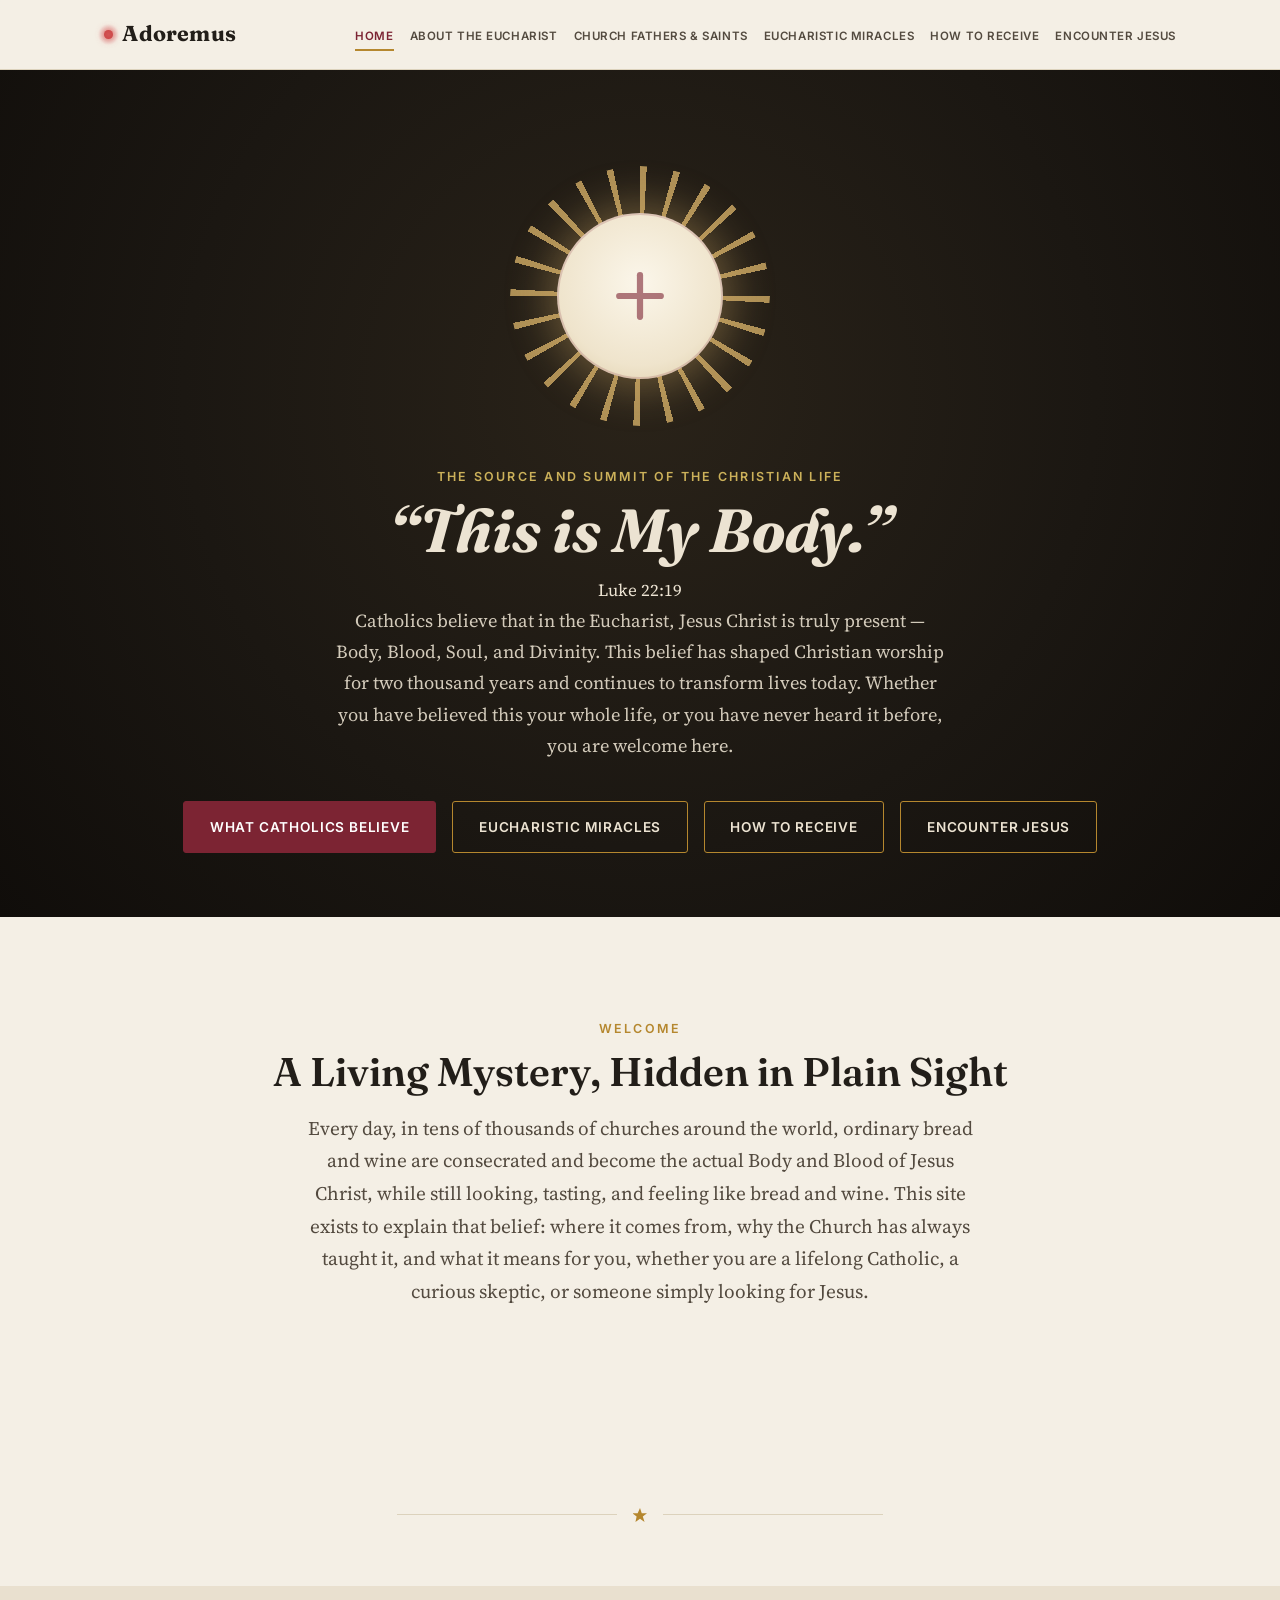
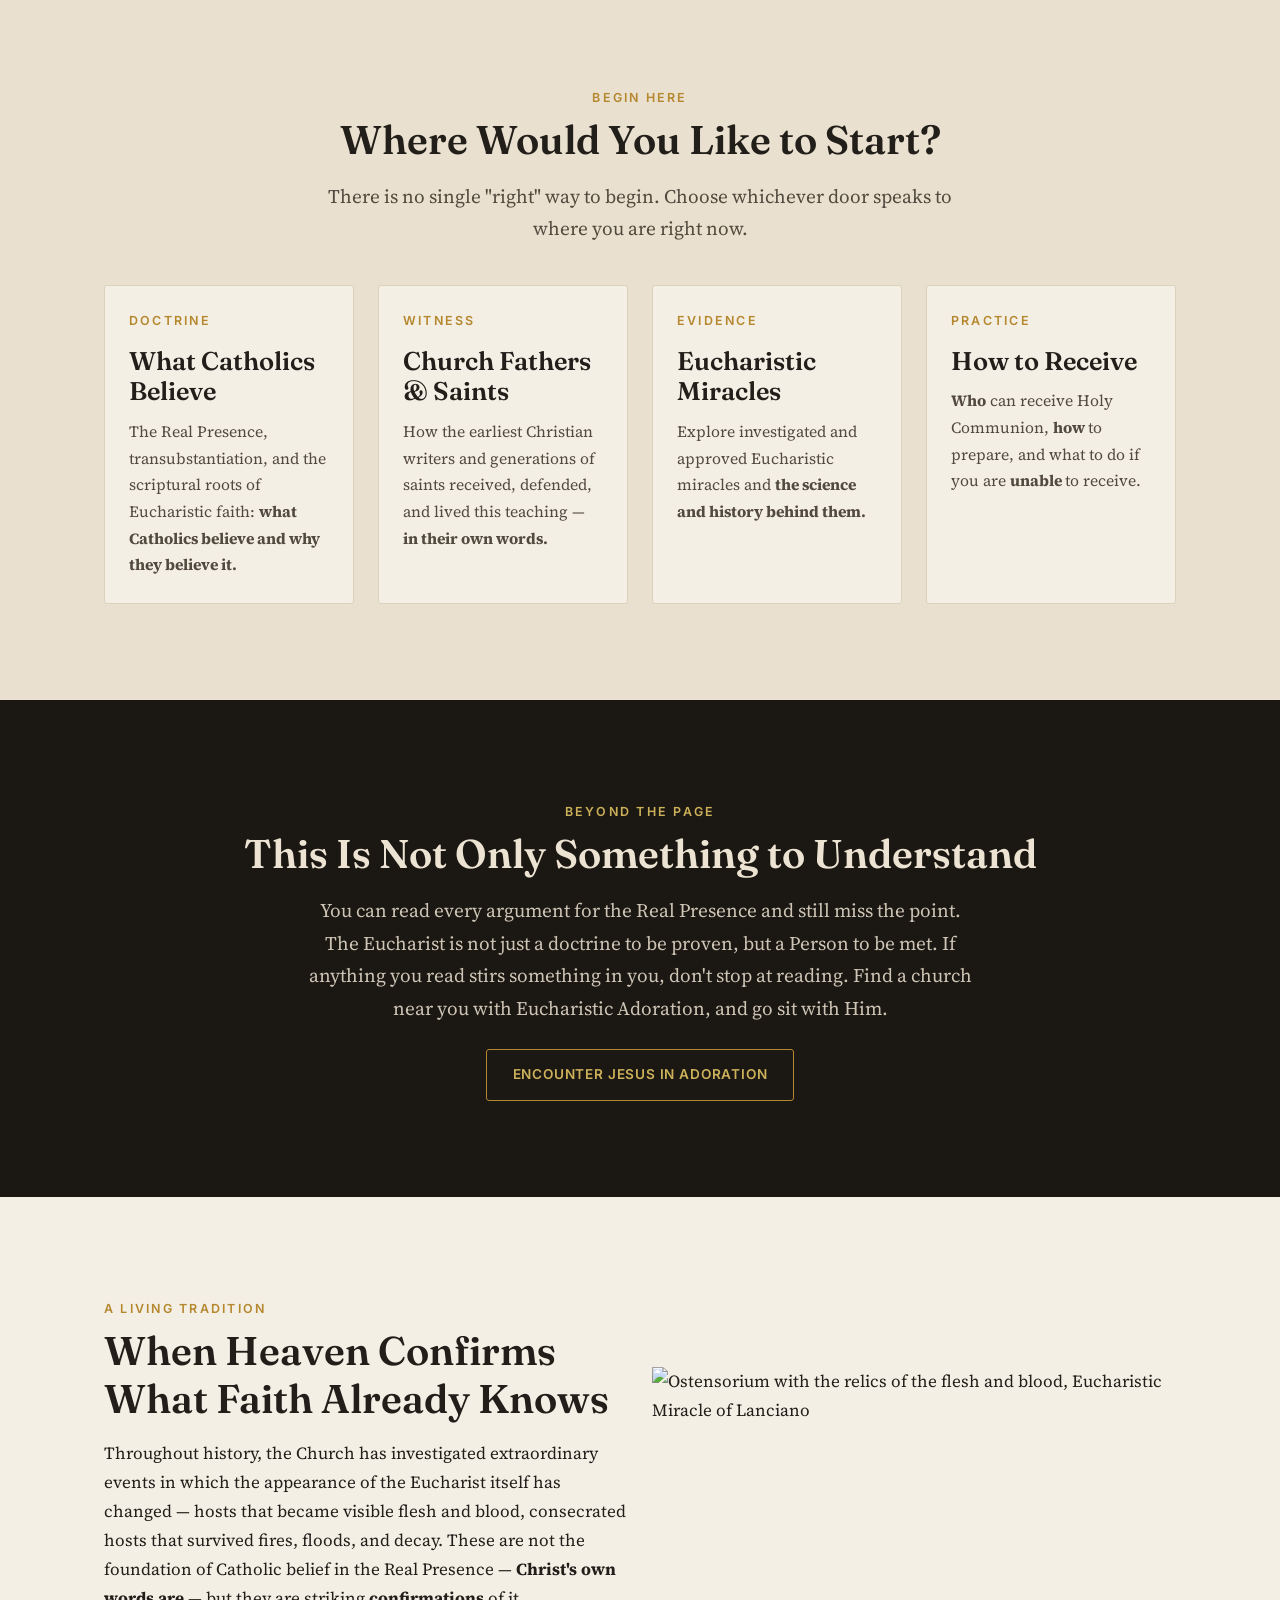
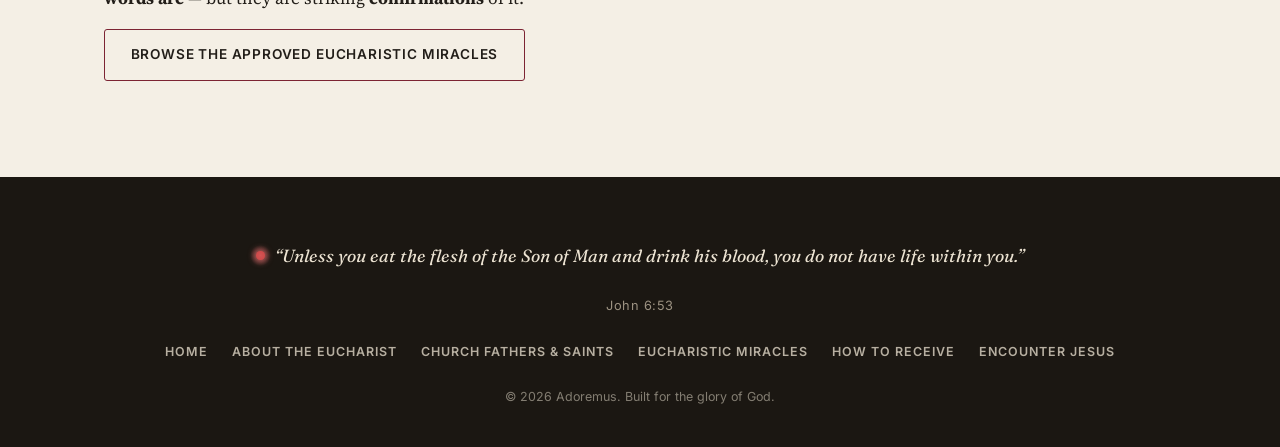
==== commit 6bb20310: "Update index.html" ====
--- a/index.html
+++ b/index.html
@@ -19,8 +19,8 @@
 <div class="host-visual" aria-hidden="true">
   <div class="host-cross">
     <svg viewBox="0 0 100 100" fill="none" stroke="#7C2433" stroke-width="6" stroke-linecap="round">
-      <line x1="100" y1="30" x2="100" y2="70"/>
-      <line x1="30" y1="100" x2="70" y2="100"/>
+      <line x1="50" y1="30" x2="50" y2="70"/>
+      <line x1="30" y1="50" x2="70" y2="50"/>
     </svg>
   </div>
 </div>
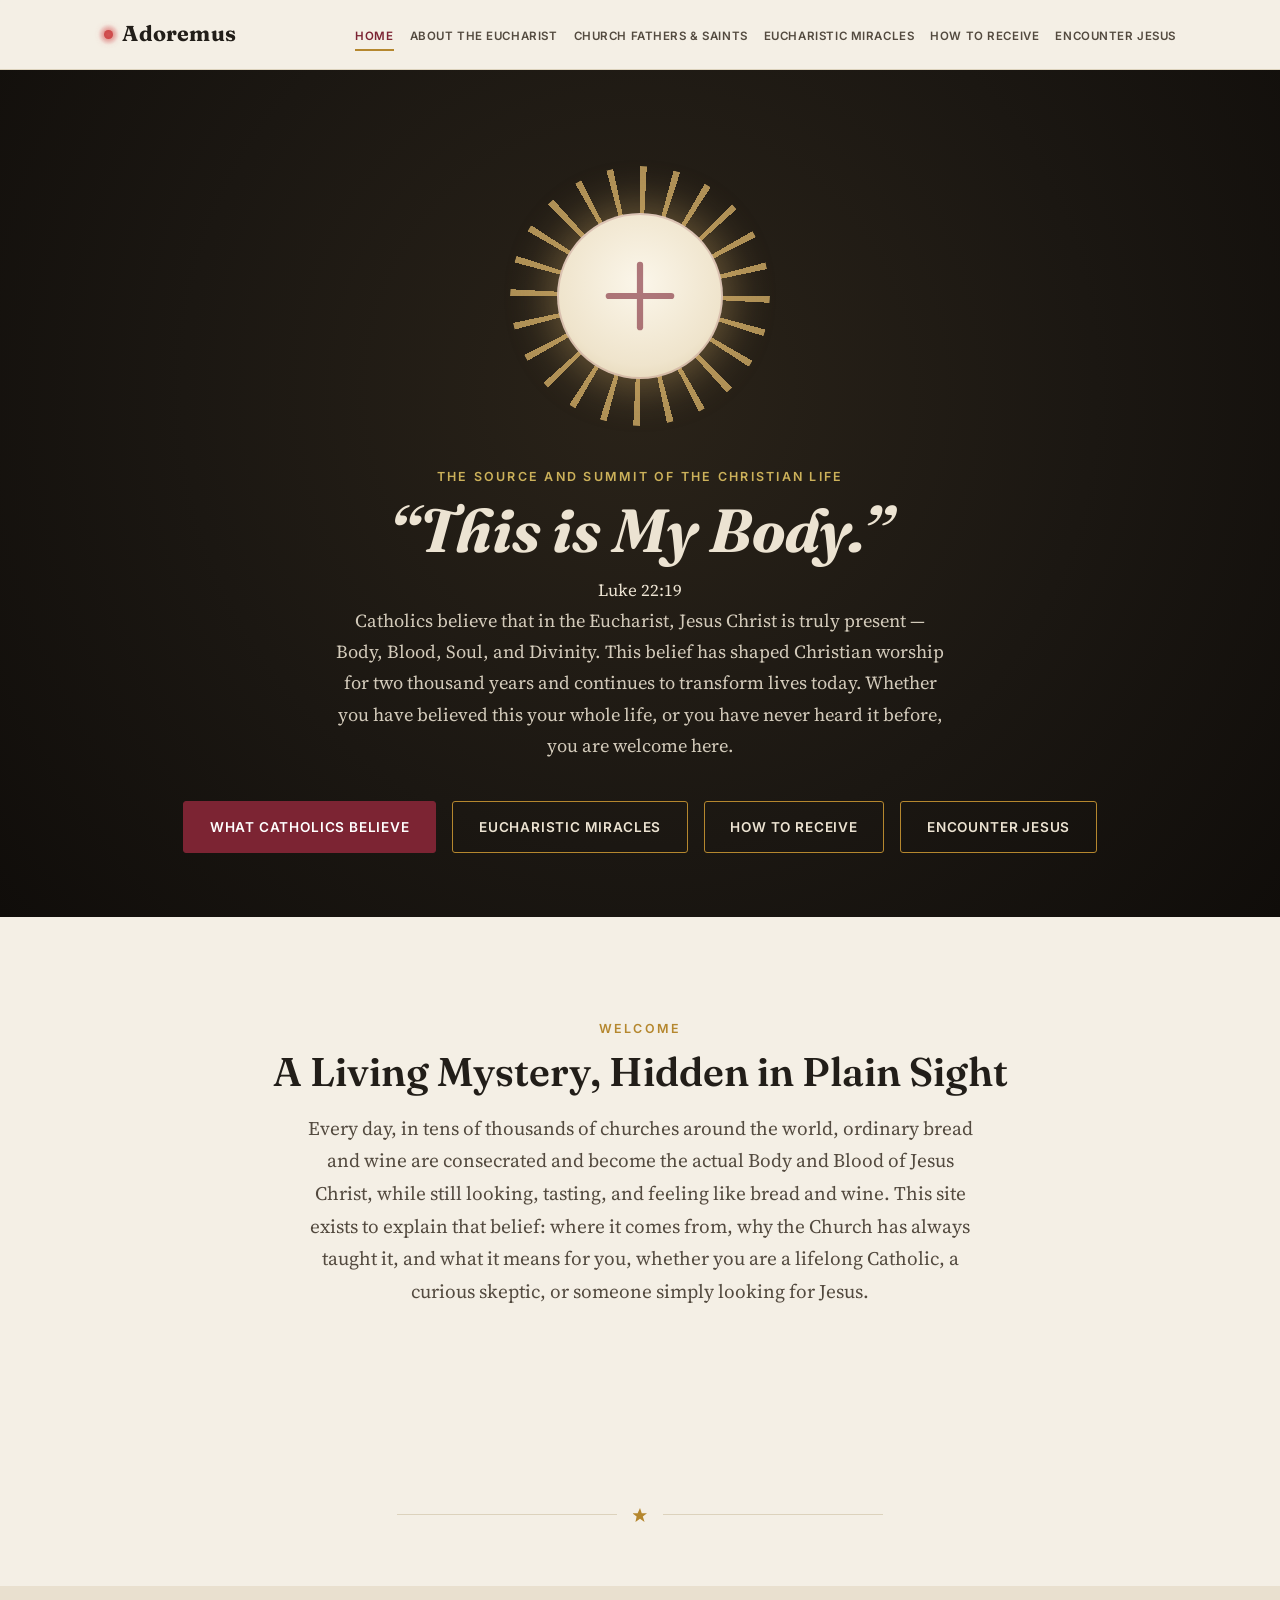
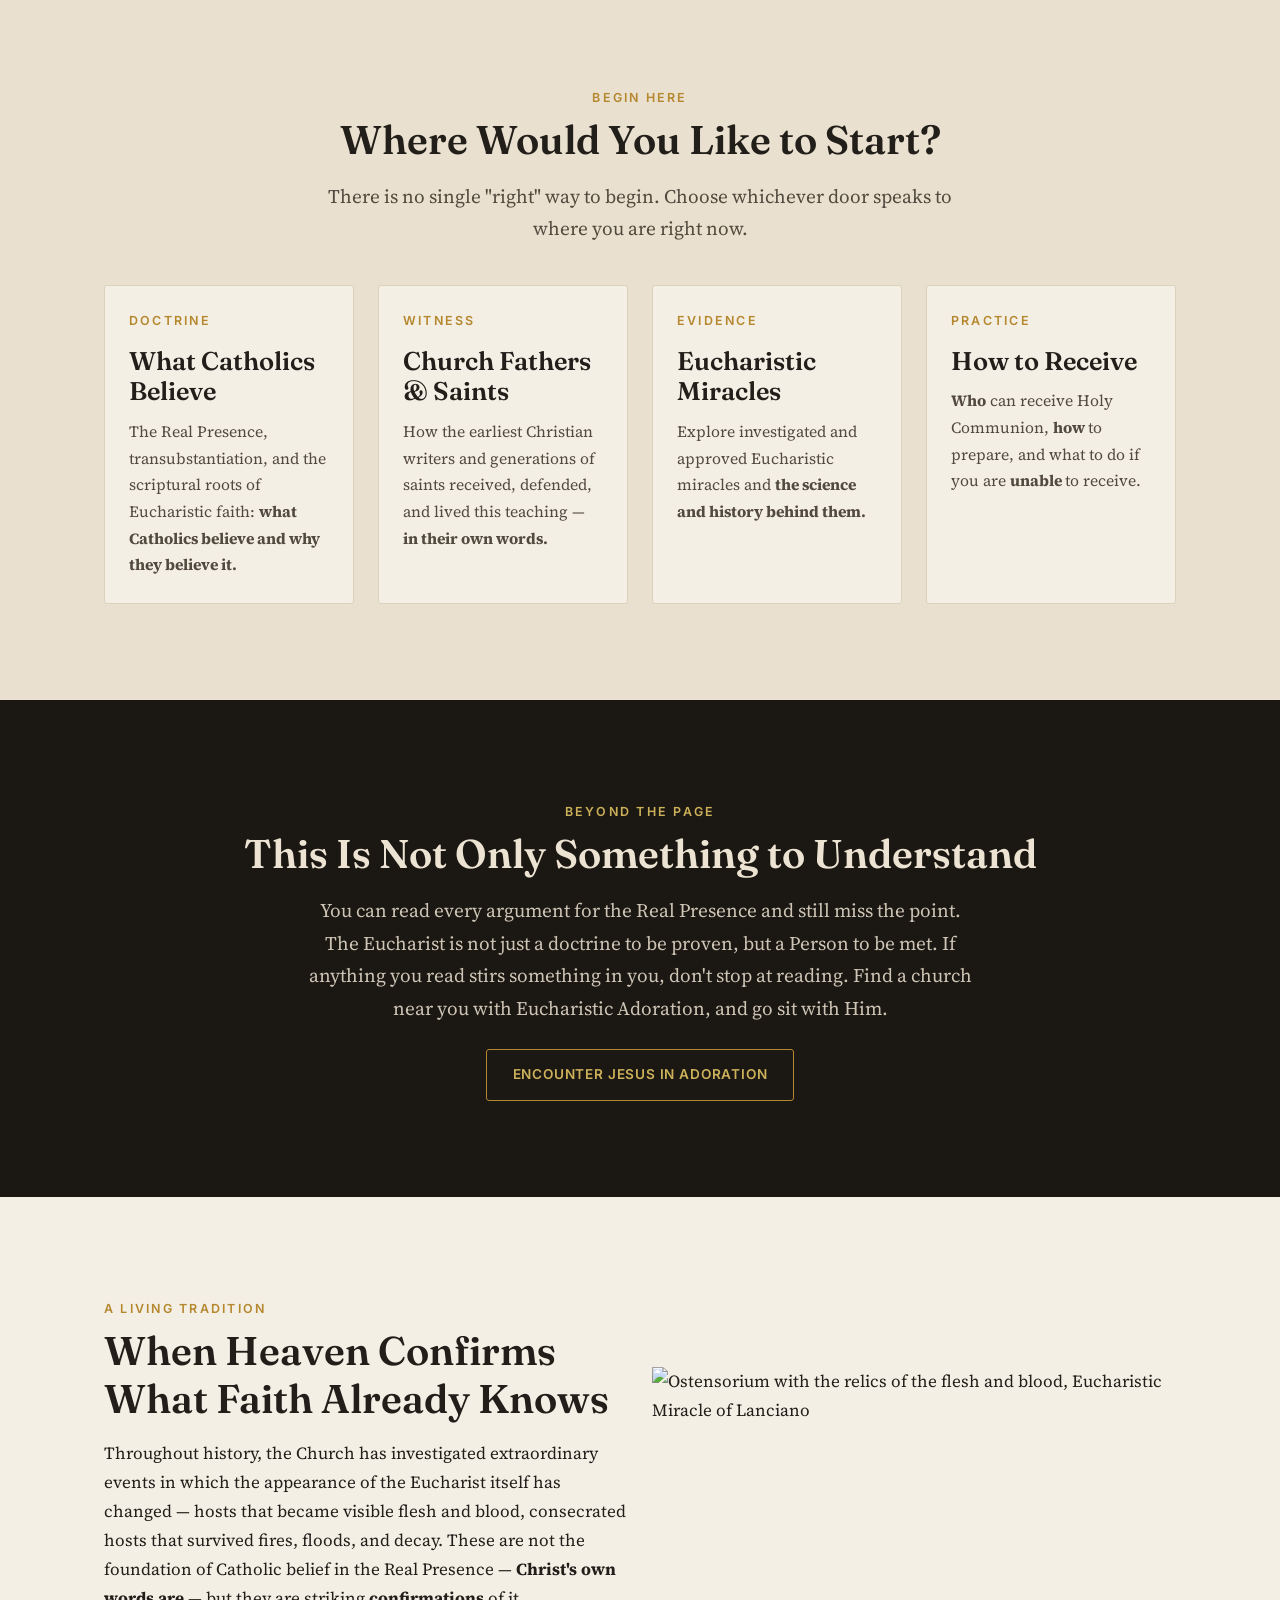
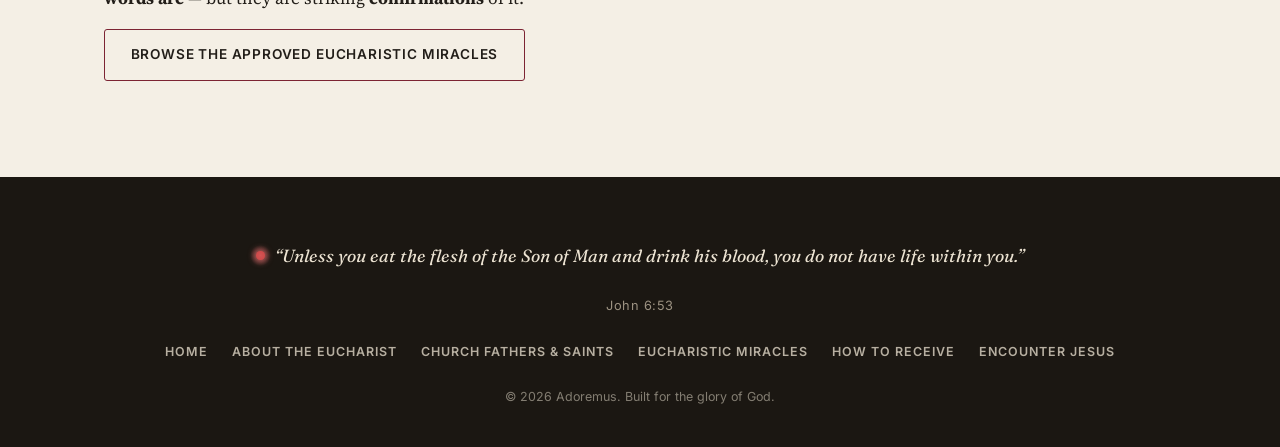
==== commit f76b6249: "Update index.html" ====
--- a/index.html
+++ b/index.html
@@ -19,8 +19,8 @@
 <div class="host-visual" aria-hidden="true">
   <div class="host-cross">
     <svg viewBox="0 0 100 100" fill="none" stroke="#7C2433" stroke-width="6" stroke-linecap="round">
-      <line x1="50" y1="30" x2="50" y2="70"/>
-      <line x1="30" y1="50" x2="70" y2="50"/>
+      <line x1="50" y1="20" x2="50" y2="80"/>
+      <line x1="20" y1="50" x2="80" y2="50"/>
     </svg>
   </div>
 </div>
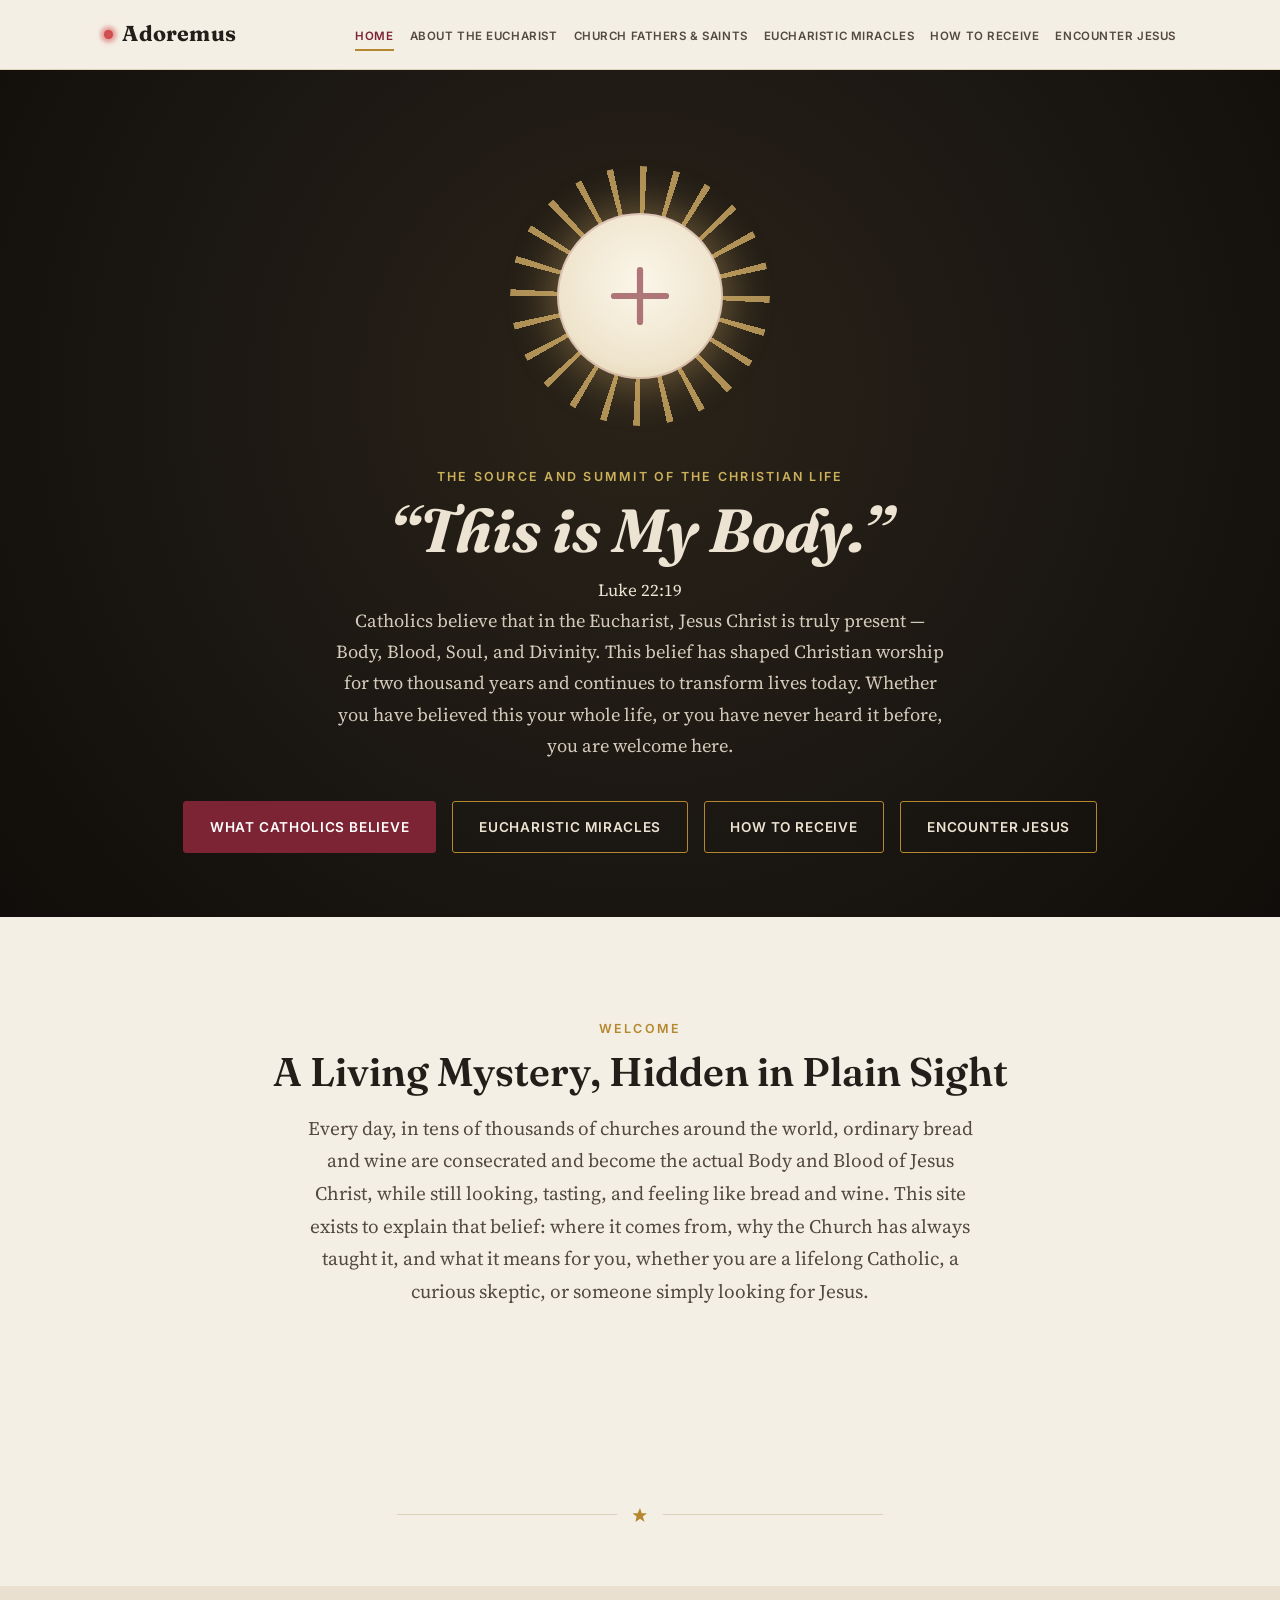
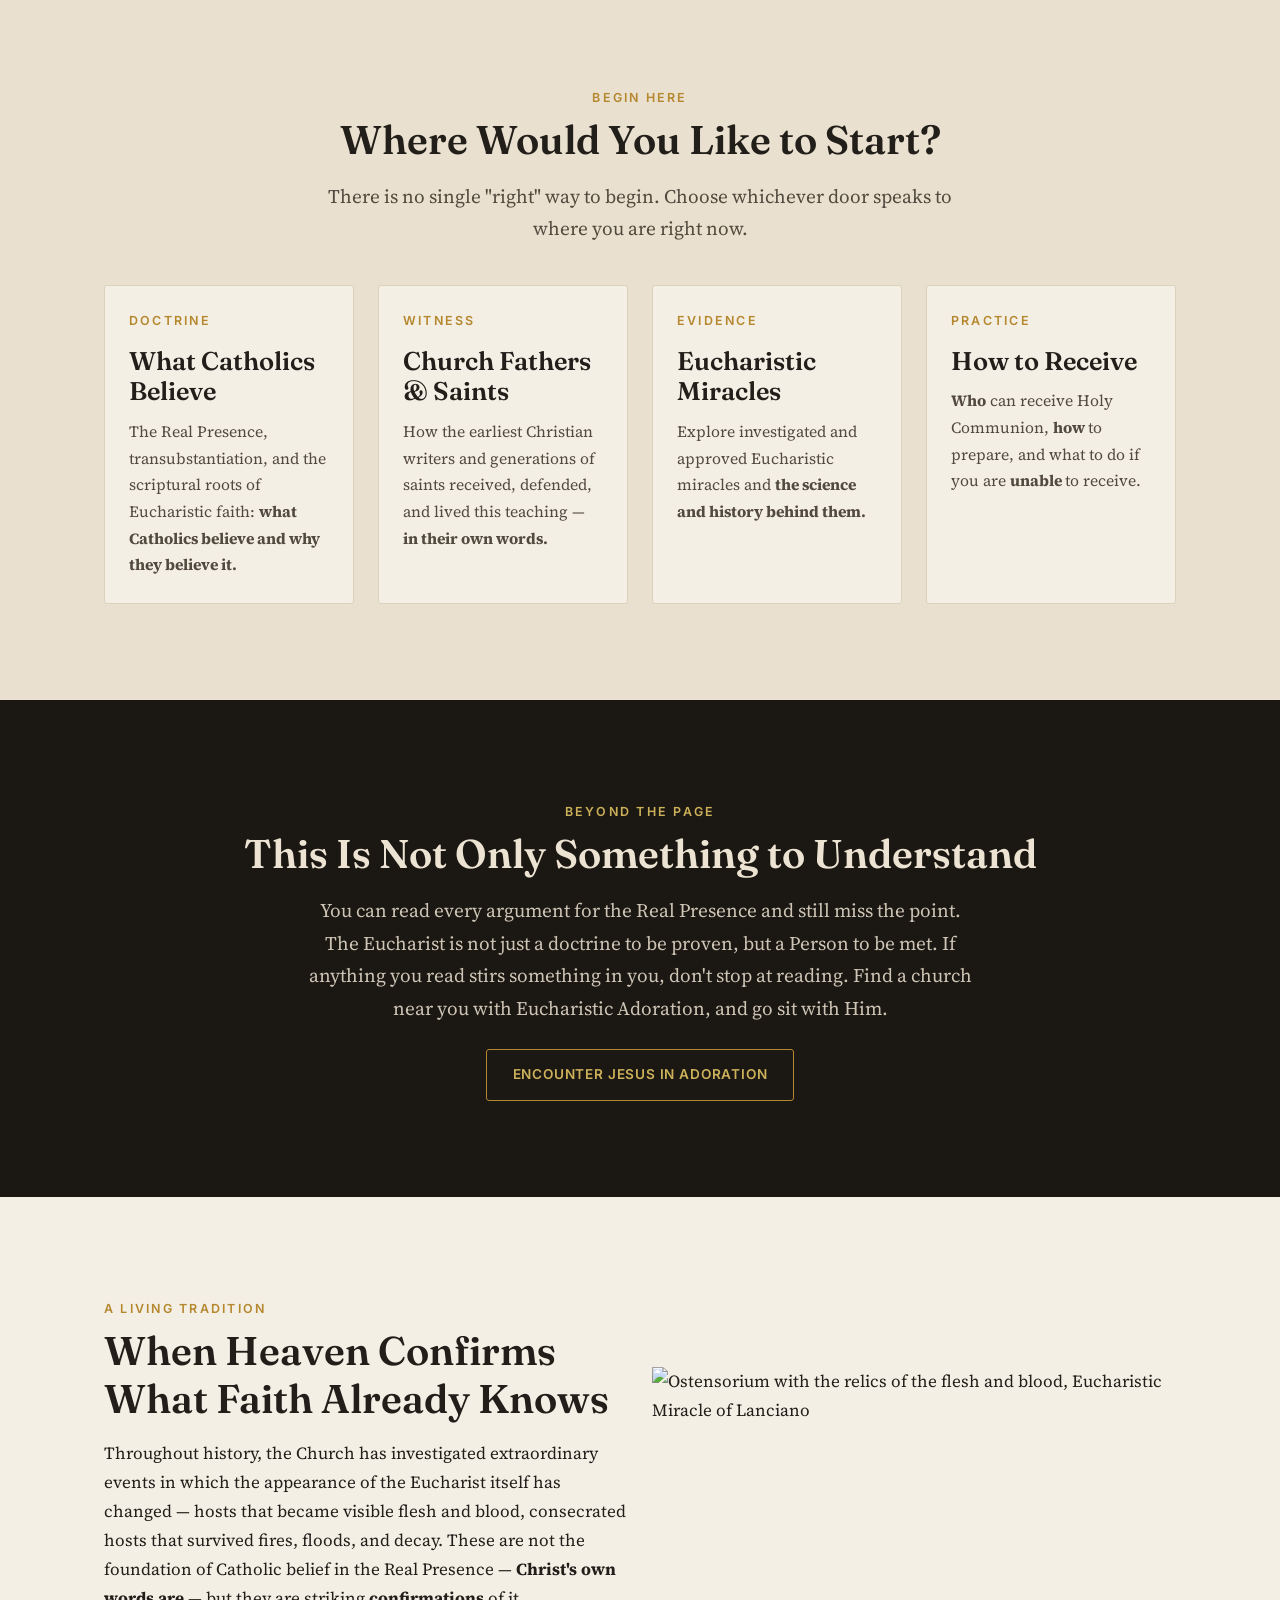
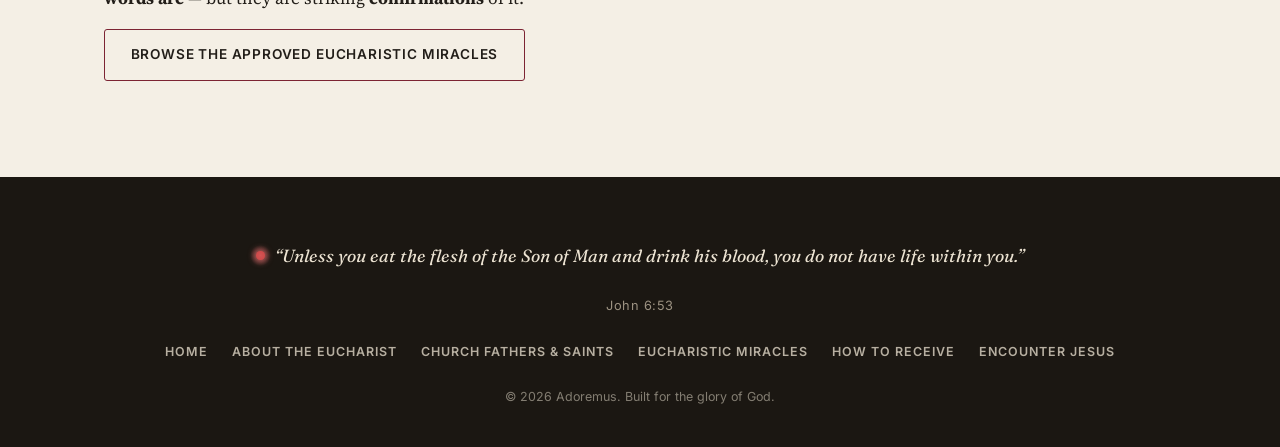
==== commit 774b937c: "Update index.html" ====
--- a/index.html
+++ b/index.html
@@ -19,8 +19,8 @@
 <div class="host-visual" aria-hidden="true">
   <div class="host-cross">
     <svg viewBox="0 0 100 100" fill="none" stroke="#7C2433" stroke-width="6" stroke-linecap="round">
-      <line x1="50" y1="20" x2="50" y2="80"/>
-      <line x1="20" y1="50" x2="80" y2="50"/>
+      <line x1="50" y1="25" x2="50" y2="75"/>
+      <line x1="25" y1="50" x2="75" y2="50"/>
     </svg>
   </div>
 </div>
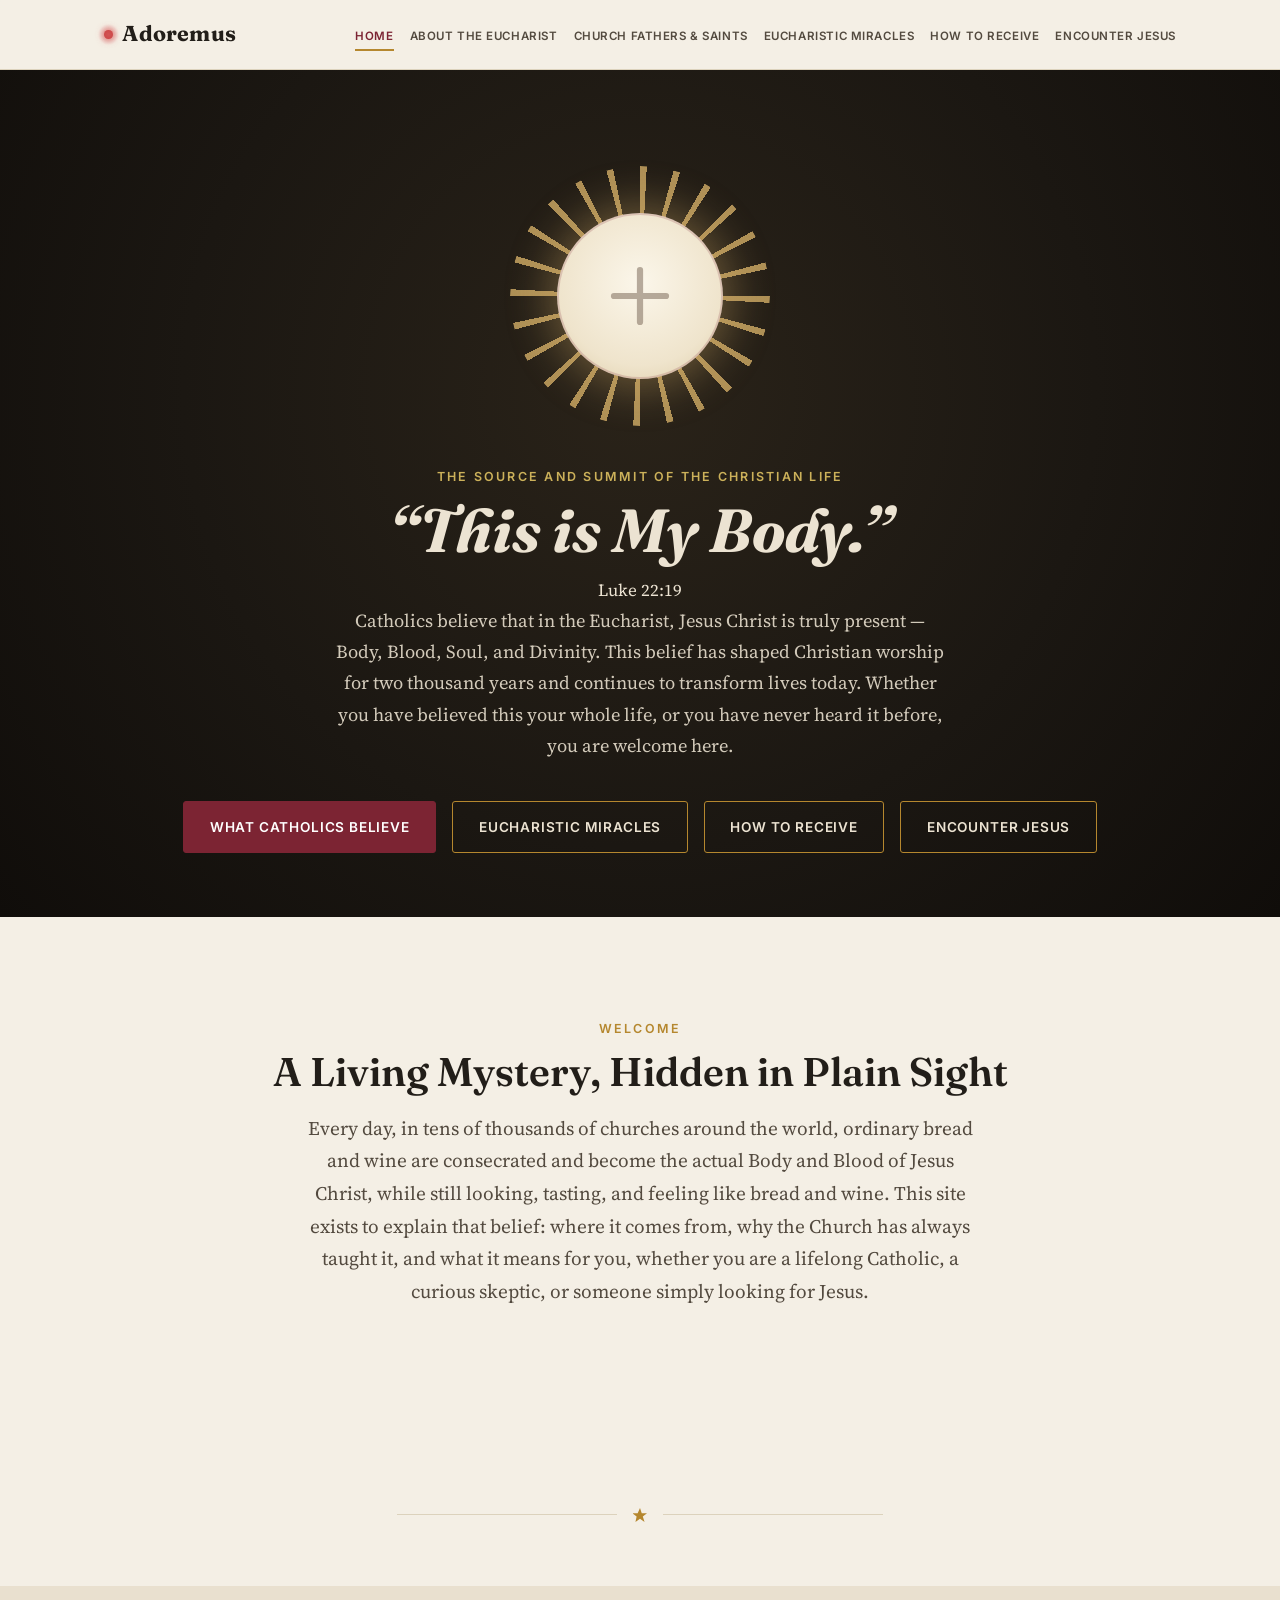
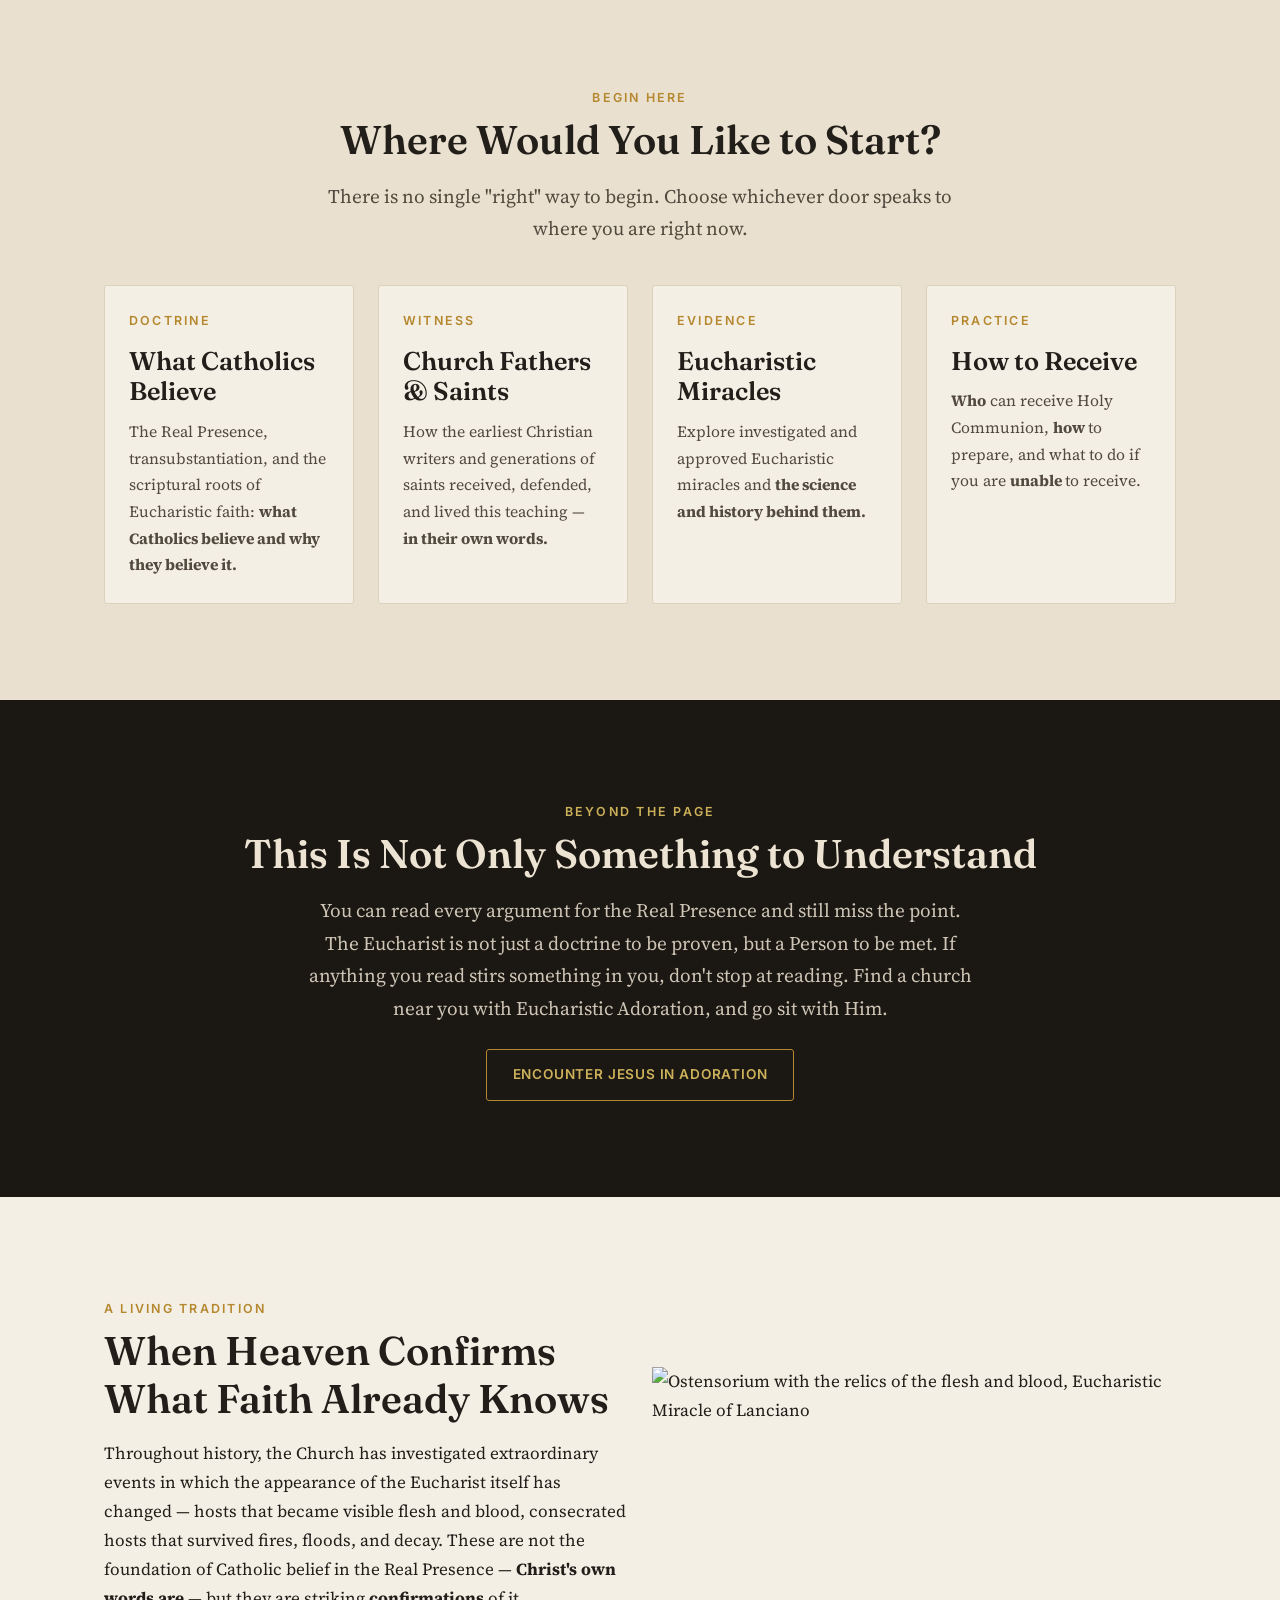
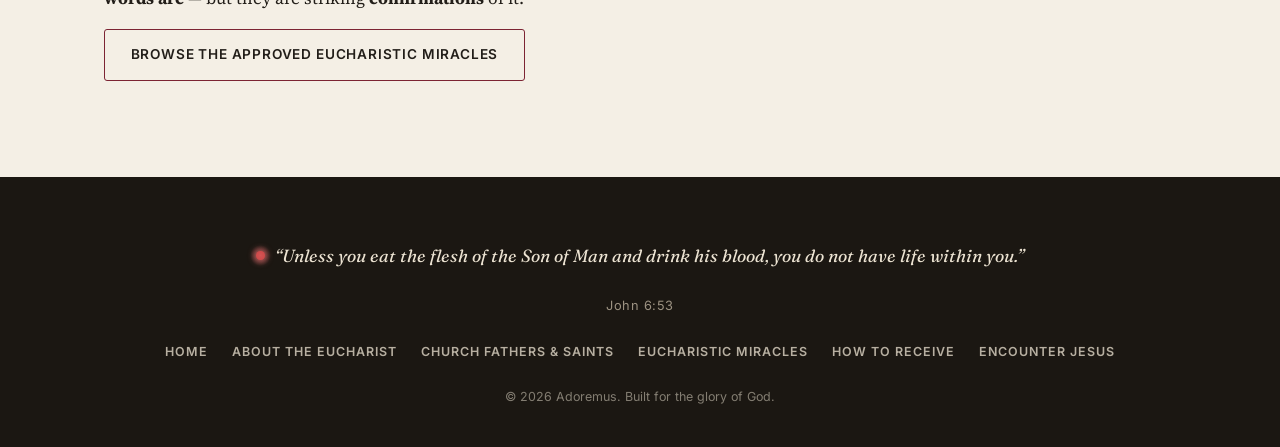
==== commit 2c04373c: "Update index.html" ====
--- a/index.html
+++ b/index.html
@@ -18,7 +18,7 @@
   <div class="container hero-inner">
 <div class="host-visual" aria-hidden="true">
   <div class="host-cross">
-    <svg viewBox="0 0 100 100" fill="none" stroke="#7C2433" stroke-width="6" stroke-linecap="round">
+    <svg viewBox="0 0 100 100" fill="none" stroke="#897868" stroke-width="6" stroke-linecap="round">
       <line x1="50" y1="25" x2="50" y2="75"/>
       <line x1="25" y1="50" x2="75" y2="50"/>
     </svg>
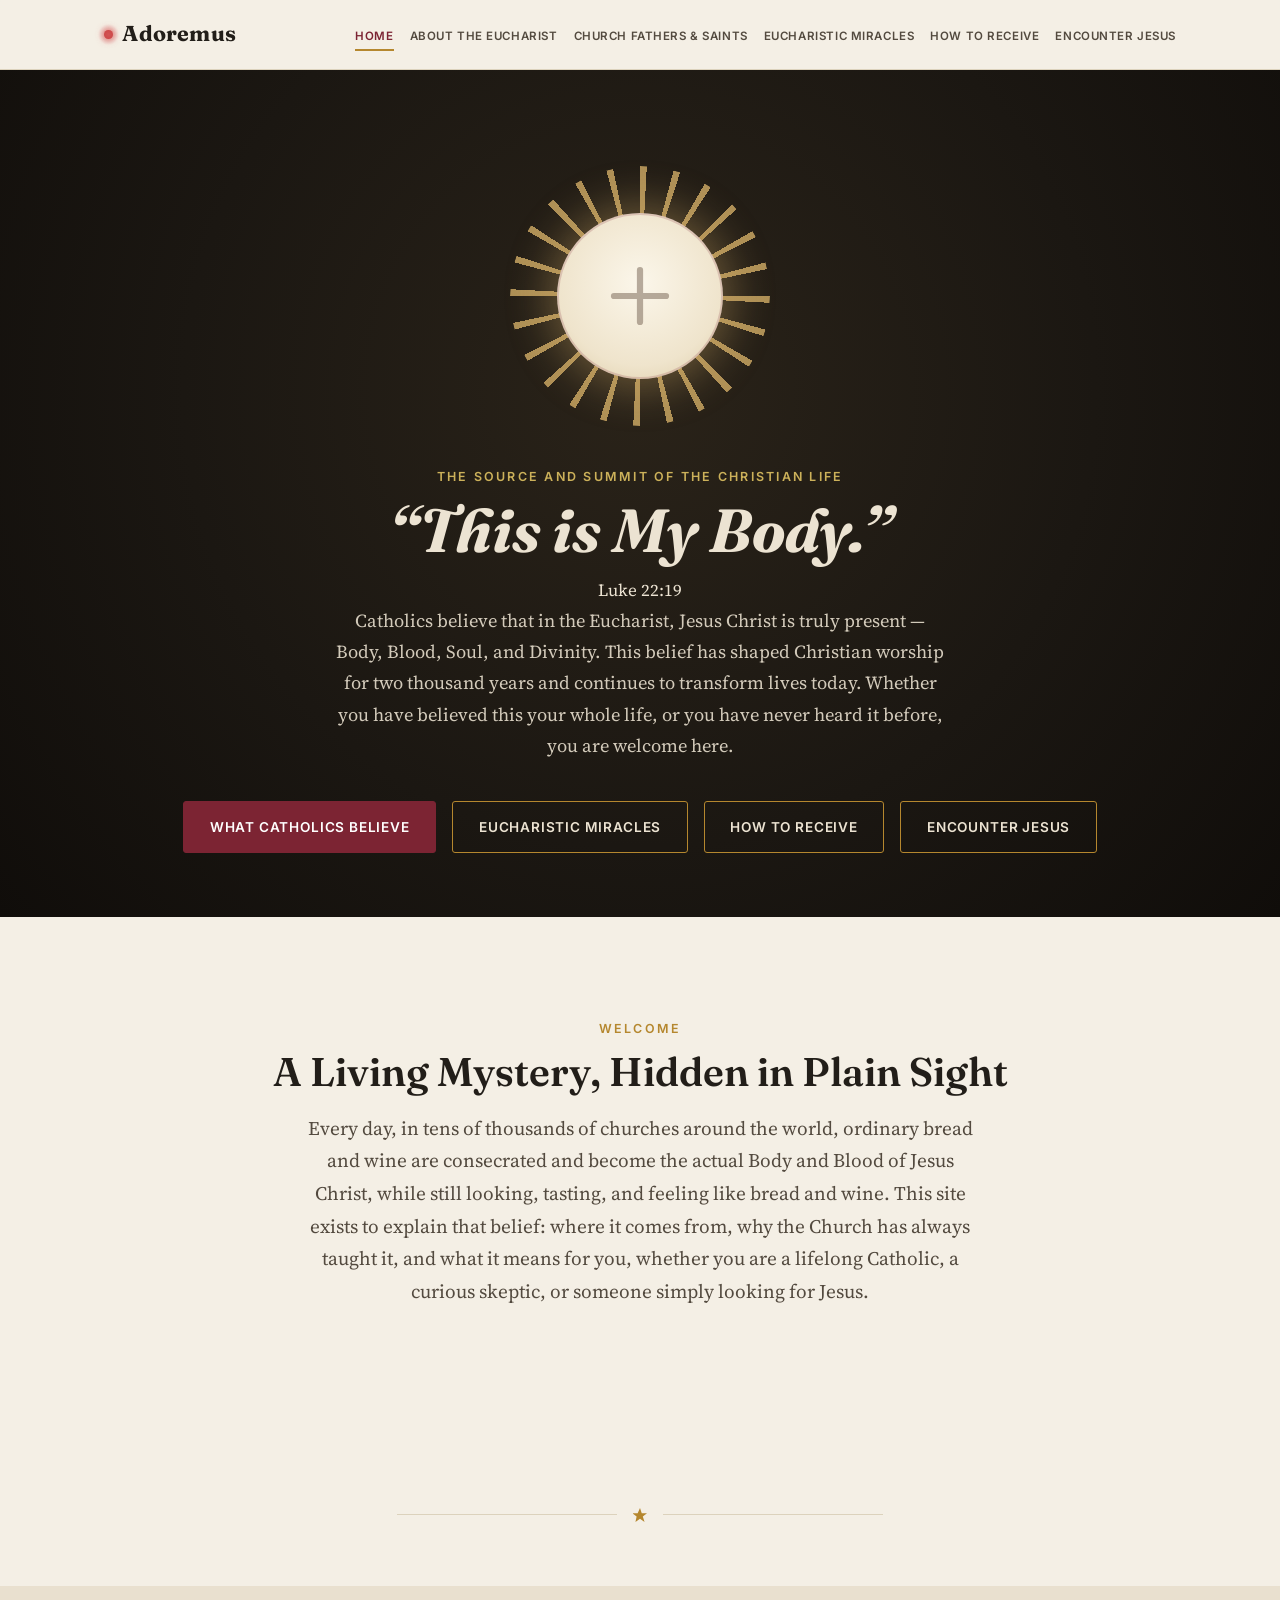
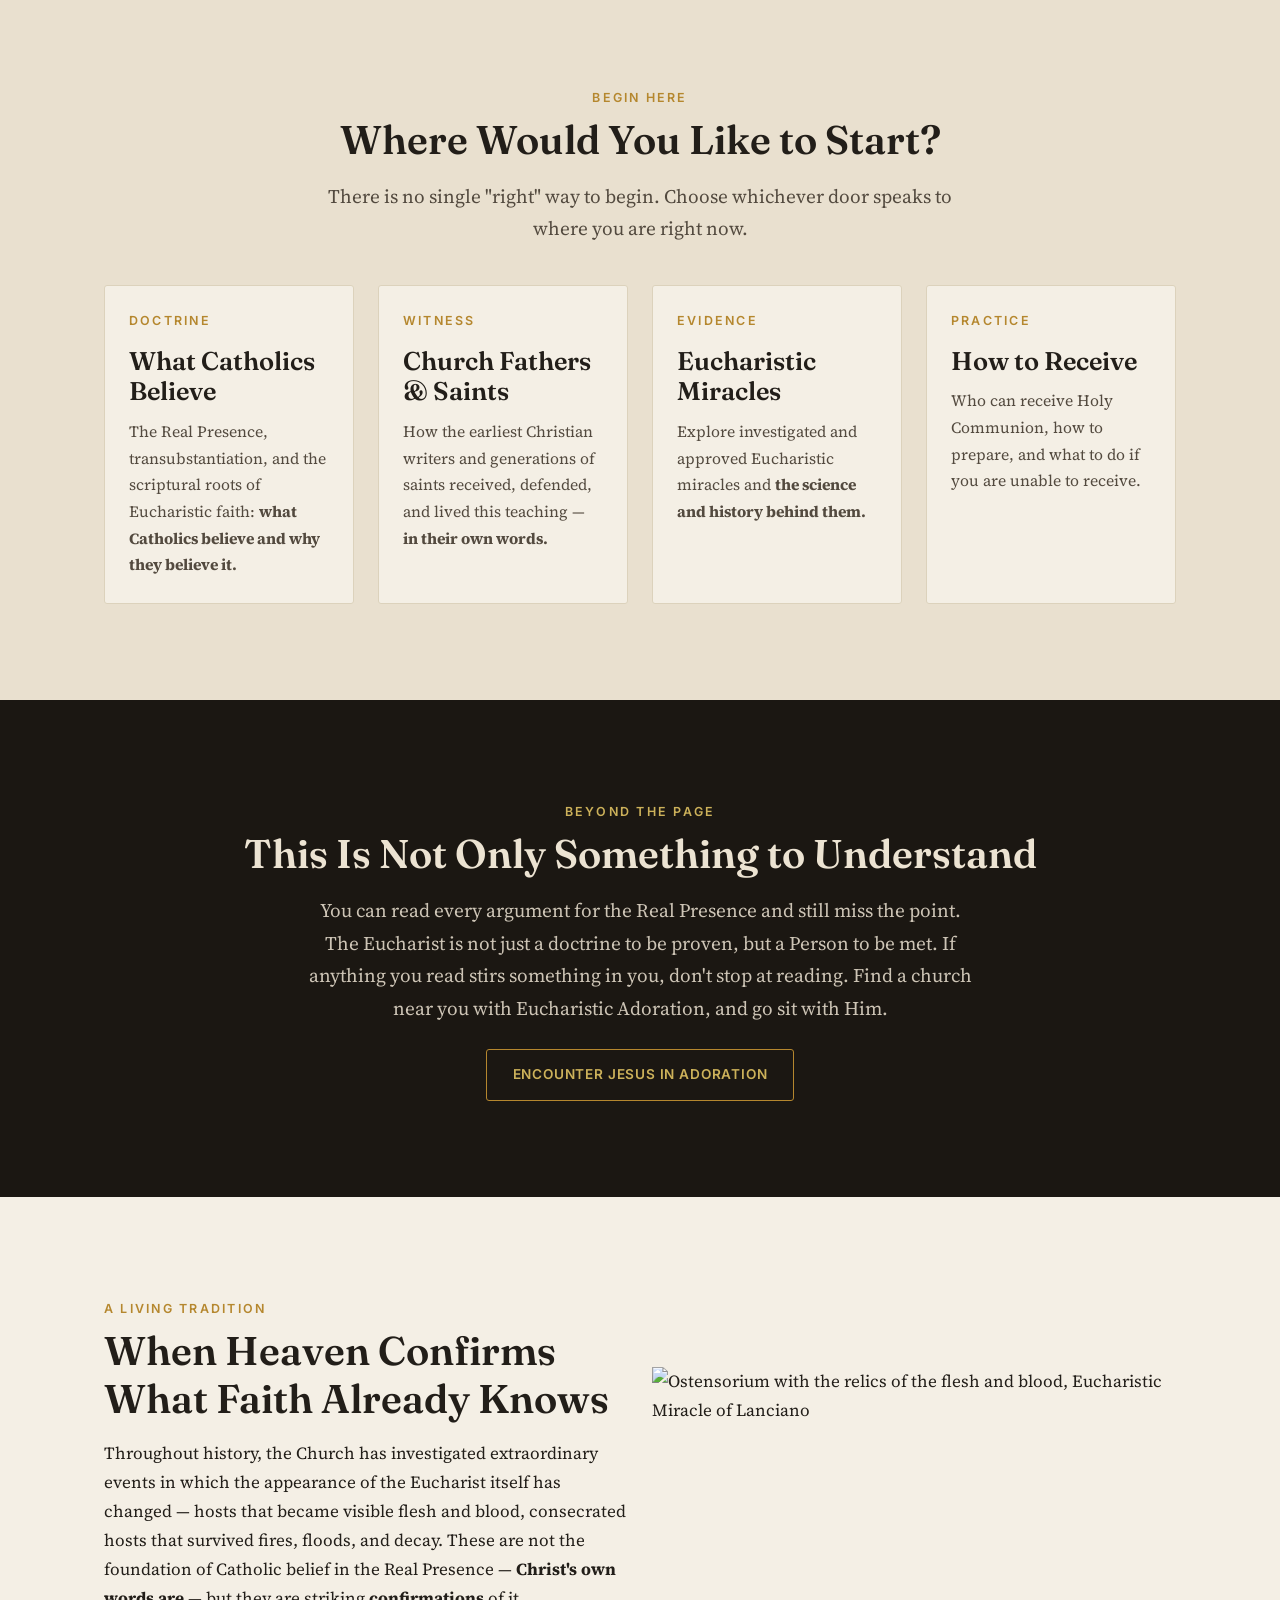
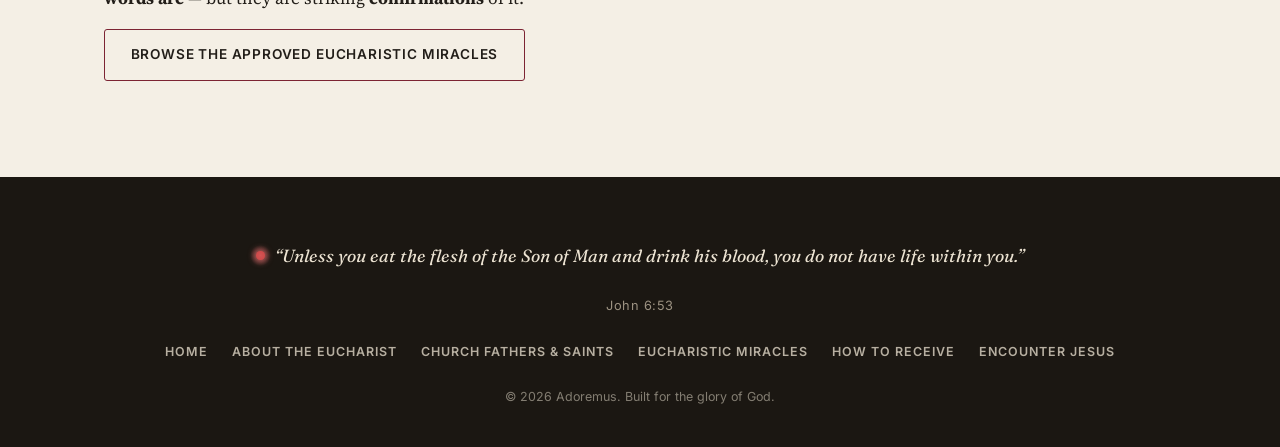
==== commit 48d993a6: "index how bold fix" ====
--- a/index.html
+++ b/index.html
@@ -63,7 +63,7 @@
         <svg viewBox="0 0 24 24" fill="currentColor"><path d="M12 0l3 9h9l-7.2 5.5L19.8 24 12 18.5 4.2 24l2-9.5L-1 9h9z"/></svg>
       </div>
     </div>
-    <!-- ============================= THREE DOORS ============================= -->
+    <!-- ============================= four DOORS ============================= -->
     <section class="section section--alt">
       <div class="container">
         <div class="section-header">
@@ -104,8 +104,8 @@
             <span class="eyebrow">Practice</span>
             <h3>How to Receive</h3>
             <p>
-              <b>Who</b> can receive Holy Communion, <b>how </b>to prepare, and what to do
-              if you are <b>unable </b>to receive.
+            Who can receive Holy Communion, how to prepare, and what to do
+              if you are unable to receive.
             </p>
           </a>
         </div>
--- a/css/style.css
+++ b/css/style.css
@@ -38,6 +38,9 @@
 #ECE3D2;    /* text on dark */
   --color-red-bright: 
 #c93a3a;   /* glow / highlight */
+  --color-mist: 
+#E7E5DF;   /* light grey section background, warm-leaning to fit the parchment palette */
+
   /* Typography */
   --font-display: 'Fraunces', 'Iowan Old Style', Georgia, serif;
   --font-body: 'Source Serif 4', Georgia, 'Times New Roman', serif;
@@ -192,6 +195,12 @@
 }
 .section--alt {
   background-color: var(--color-parchment-deep);
+}
+.section--mist {
+  background-color: var(--color-mist);
+}
+.section--mist .card {
+  background: var(--color-parchment);
 }
 .section--night {
   background-color: var(--color-night);
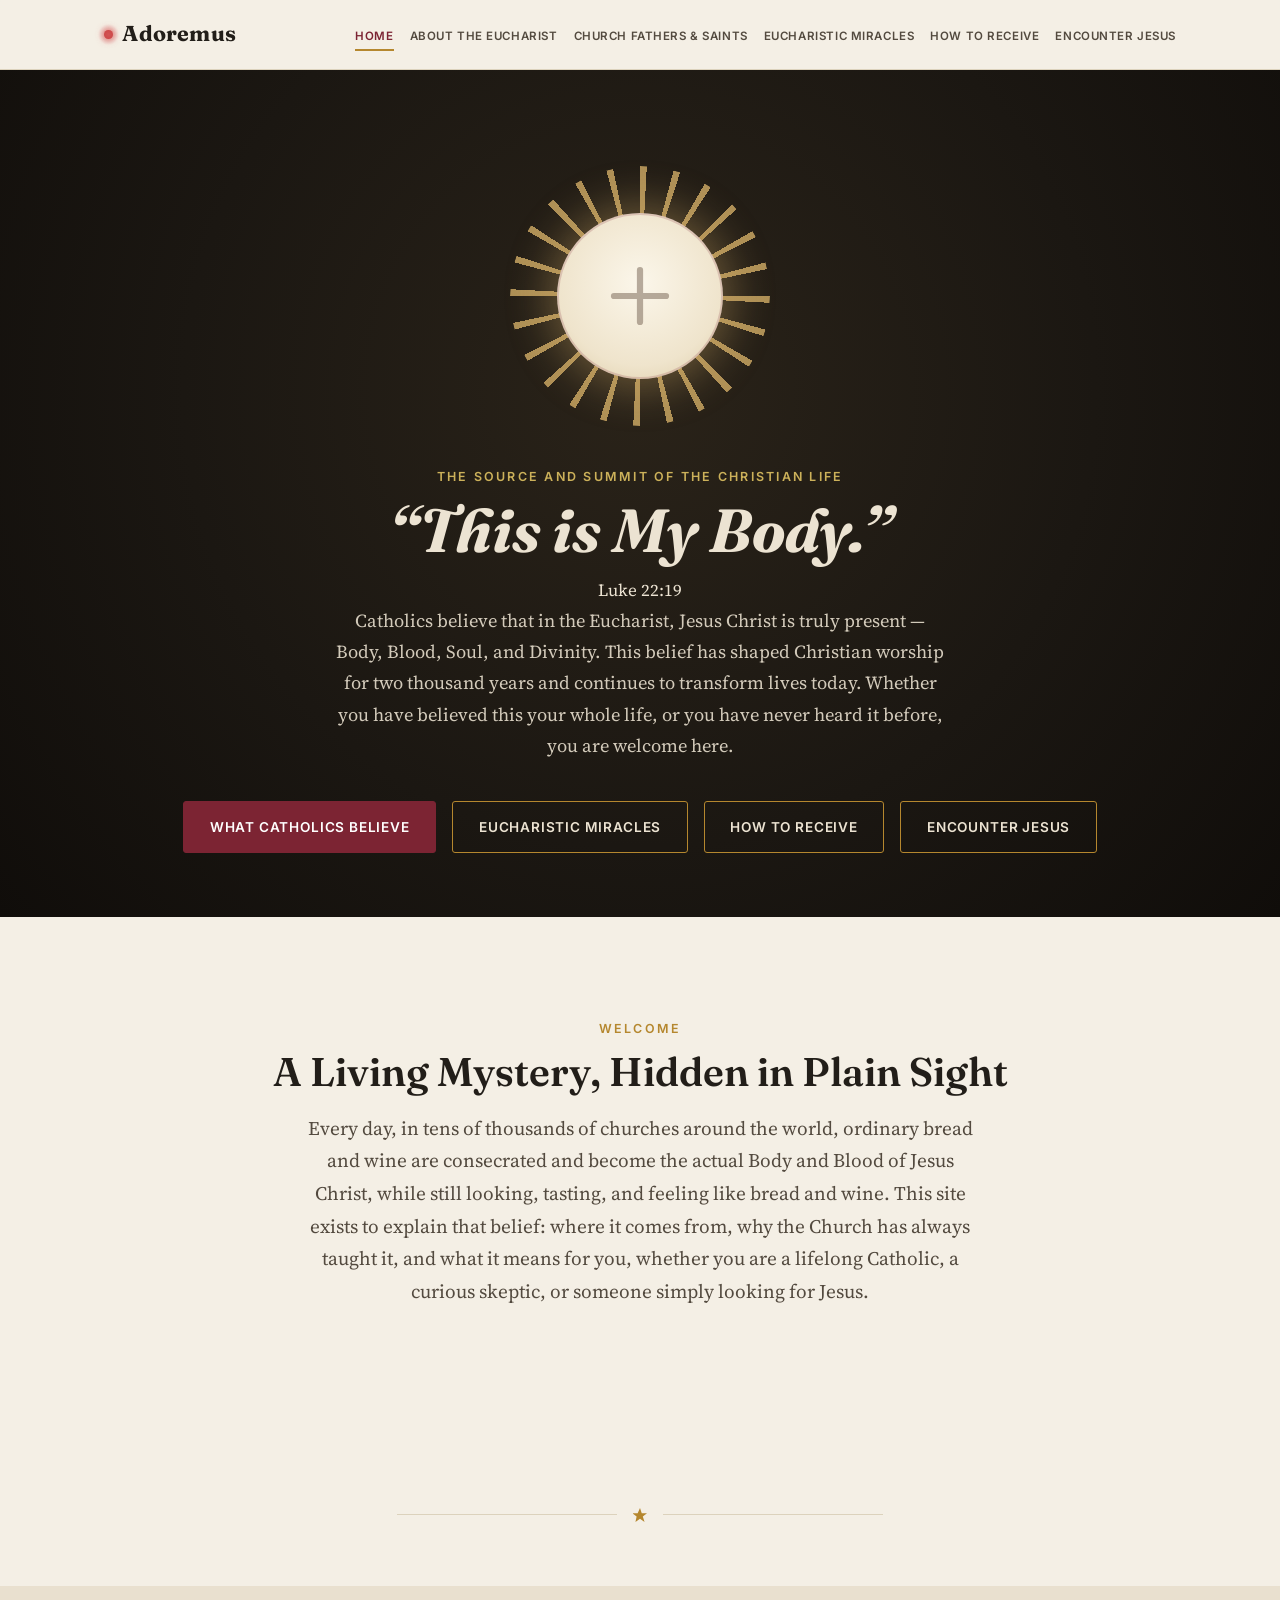
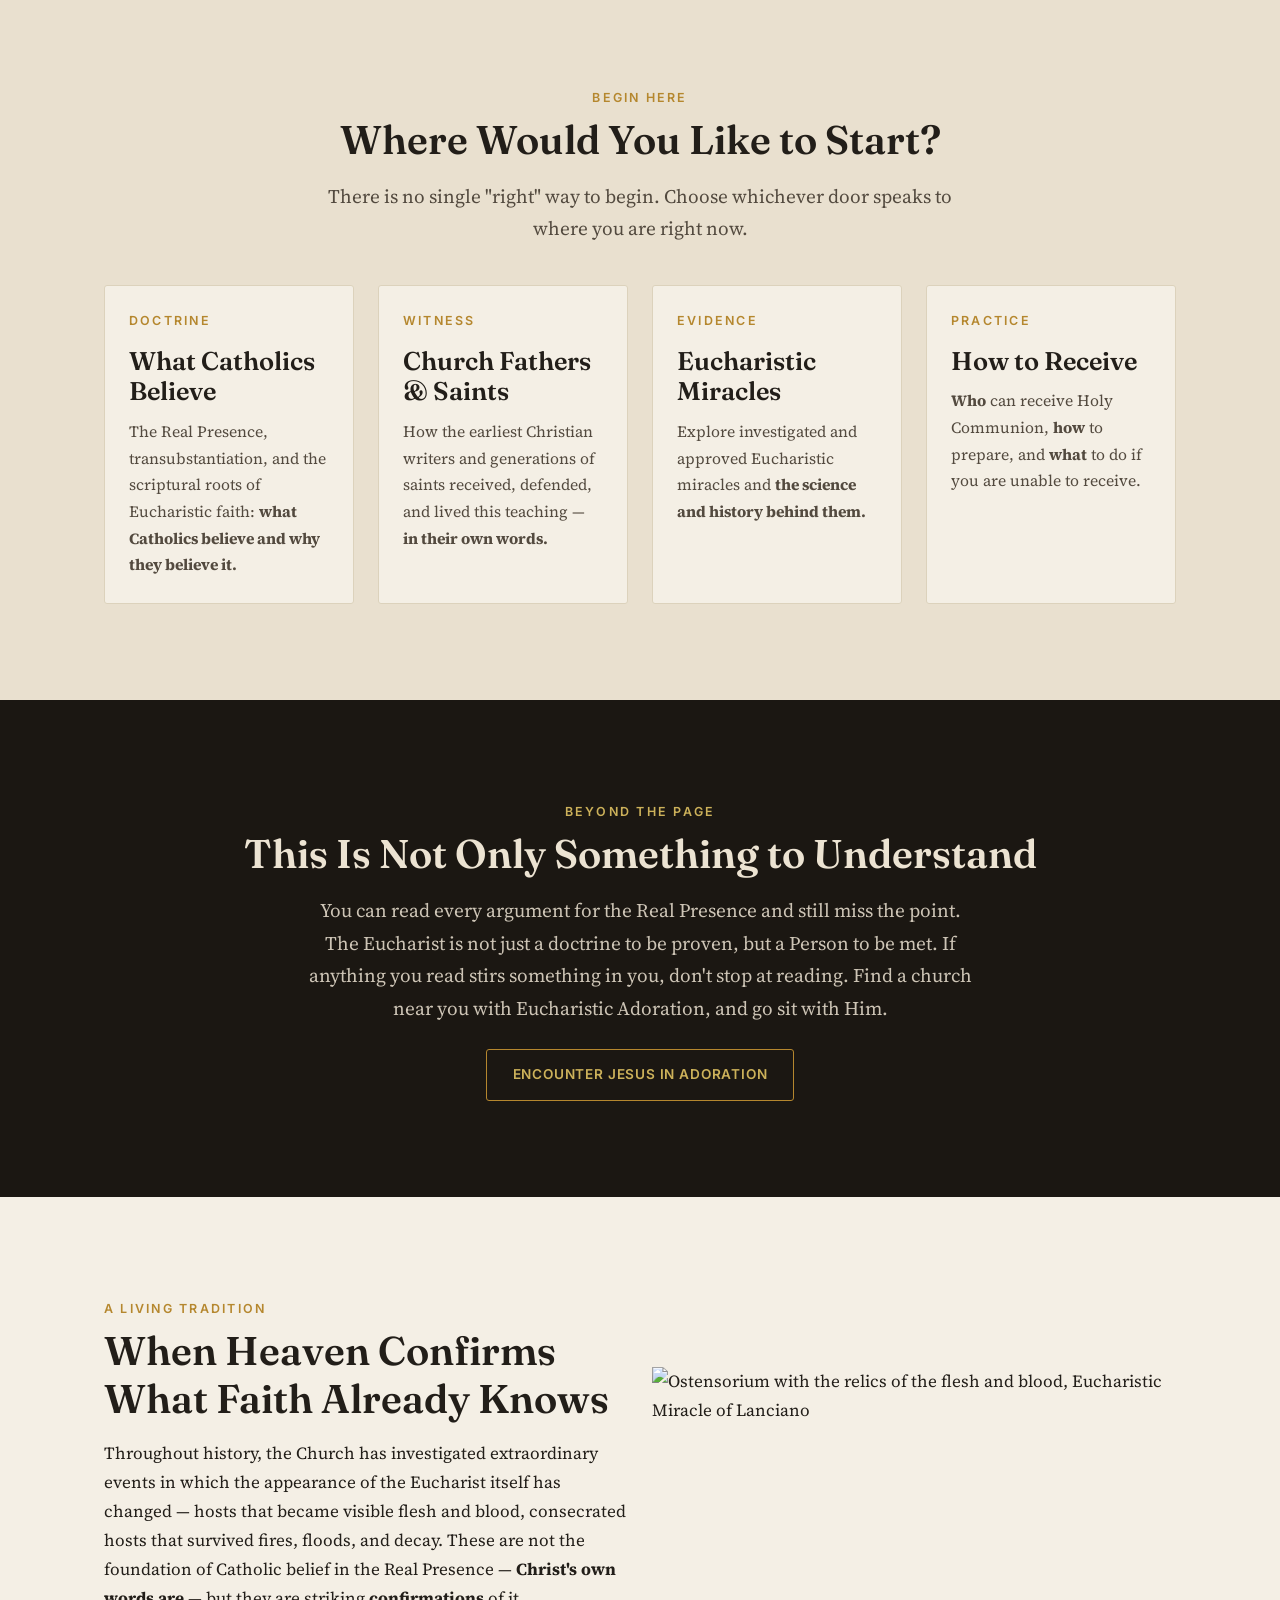
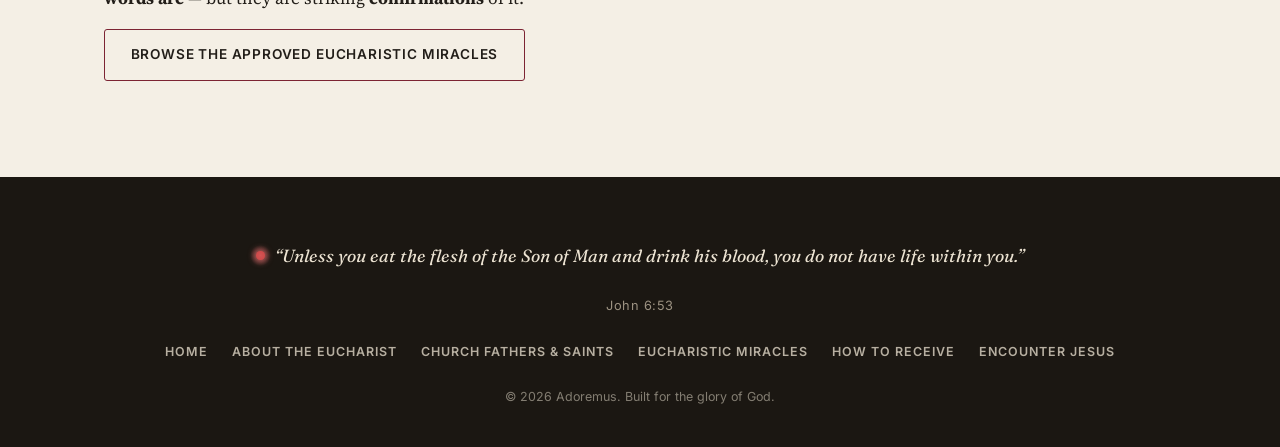
==== commit 50b50e75: "commit" ====
--- a/index.html
+++ b/index.html
@@ -104,7 +104,7 @@
             <span class="eyebrow">Practice</span>
             <h3>How to Receive</h3>
             <p>
-            Who can receive Holy Communion, how to prepare, and what to do
+            <b>Who</b> can receive Holy Communion, <b>how</b> to prepare, and <b>what</b> to do
               if you are unable to receive.
             </p>
           </a>
